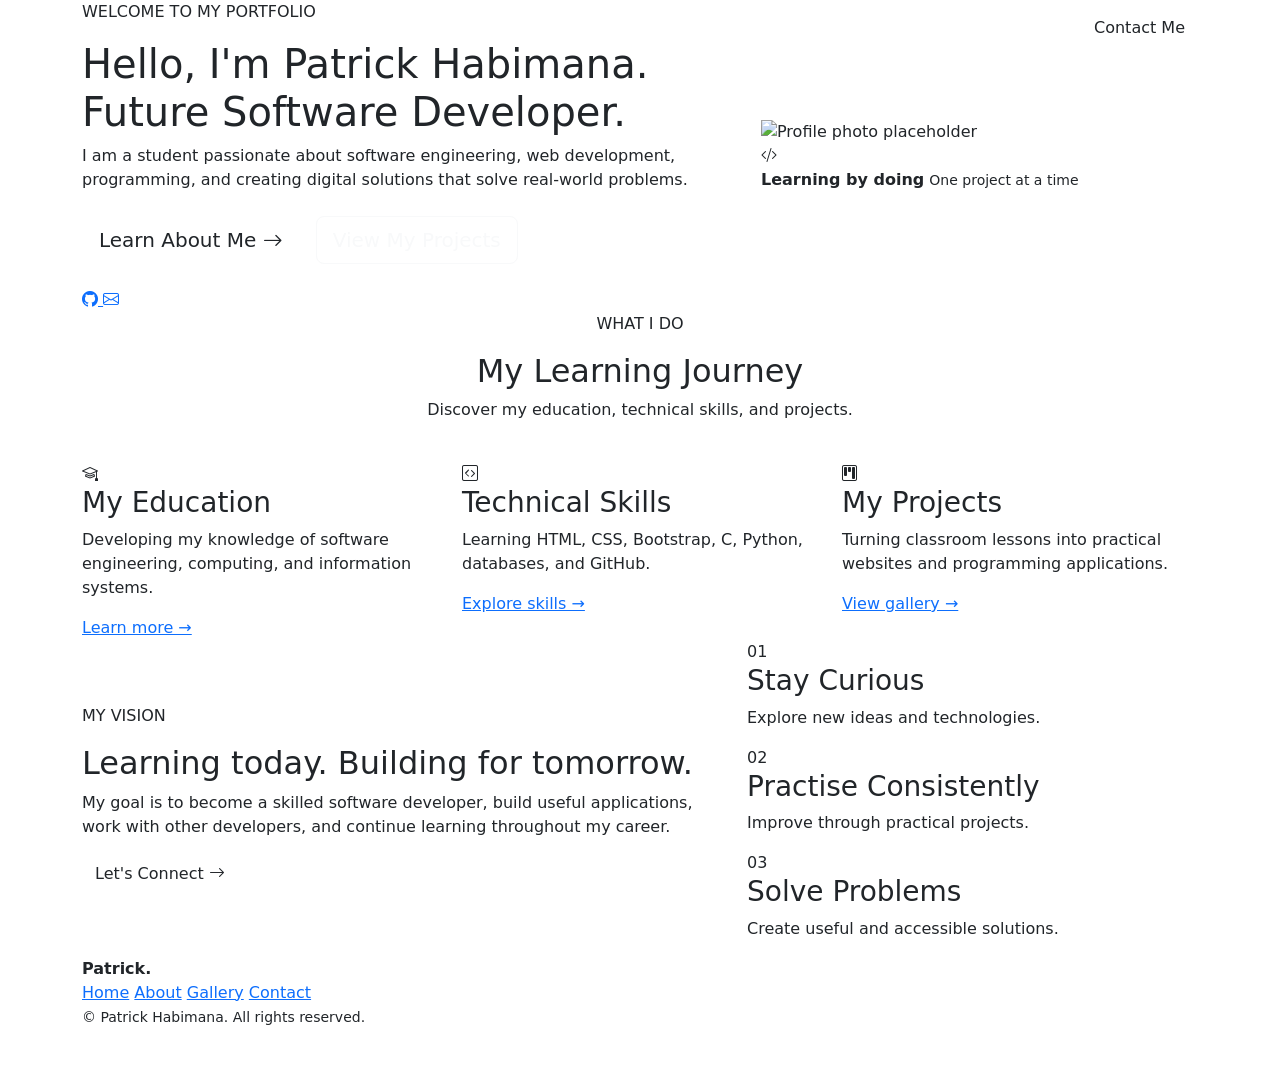
==== index.html @ a3e33b87 "Create index.html" ====
<!DOCTYPE html>
<html lang="en">
<head>
    <meta charset="UTF-8">
    <meta name="viewport" content="width=device-width, initial-scale=1.0">
    <meta name="description" content="Patrick Habimana's personal portfolio website">
    <title>Patrick Habimana | Portfolio</title>

    <!-- Bootstrap 5 -->
    <link href="https://cdn.jsdelivr.net/npm/bootstrap@5.3.3/dist/css/bootstrap.min.css"
          rel="stylesheet">

    <!-- Bootstrap Icons -->
    <link href="https://cdn.jsdelivr.net/npm/bootstrap-icons@1.11.3/font/bootstrap-icons.min.css"
          rel="stylesheet">

    <!-- My CSS -->
    <link rel="stylesheet" href="assets/css/styles.css">
</head>

<body>

<!-- Navigation -->
<nav class="navbar navbar-expand-lg navbar-dark fixed-top site-nav">
    <div class="container">
        <a class="navbar-brand fw-bold" href="index.html">
            <span class="brand-mark">P</span> Patrick<span class="text-accent">.</span>
        </a>

        <button class="navbar-toggler" type="button"
                data-bs-toggle="collapse" data-bs-target="#mainNav"
                aria-controls="mainNav" aria-expanded="false"
                aria-label="Toggle navigation">
            <span class="navbar-toggler-icon"></span>
        </button>

        <div class="collapse navbar-collapse" id="mainNav">
            <ul class="navbar-nav ms-auto align-items-lg-center">
                <li class="nav-item"><a class="nav-link active" href="index.html">Home</a></li>
                <li class="nav-item"><a class="nav-link" href="about.html">About Me</a></li>
                <li class="nav-item"><a class="nav-link" href="gallery.html">Gallery</a></li>
                <li class="nav-item"><a class="nav-link" href="contact.html">Contact</a></li>
                <li class="nav-item ms-lg-3">
                    <a class="btn btn-accent" href="contact.html">Contact Me</a>
                </li>
            </ul>
        </div>
    </div>
</nav>

<!-- Hero Section -->
<header class="hero-section">
    <div class="container">
        <div class="row align-items-center g-5">
            <div class="col-lg-7">
                <p class="eyebrow">WELCOME TO MY PORTFOLIO</p>

                <h1 class="display-title">
                    Hello, I'm
                    <span class="text-accent">Patrick Habimana.</span>
                    <br>
                    Future Software Developer.
                </h1>

                <p class="hero-copy">
                    I am a student passionate about software engineering,
                    web development, programming, and creating digital
                    solutions that solve real-world problems.
                </p>

                <div class="d-flex flex-wrap gap-3 mt-4">
                    <a href="about.html" class="btn btn-accent btn-lg">
                        Learn About Me <i class="bi bi-arrow-right"></i>
                    </a>

                    <a href="gallery.html" class="btn btn-outline-light btn-lg">
                        View My Projects
                    </a>
                </div>

                <div class="hero-socials mt-4">
                    <a href="https://github.com/habimanapatrick125-eng"
                       target="_blank" rel="noopener noreferrer"
                       aria-label="GitHub">
                        <i class="bi bi-github"></i>
                    </a>
                    <a href="contact.html" aria-label="Contact">
                        <i class="bi bi-envelope"></i>
                    </a>
                </div>
            </div>

            <div class="col-lg-5">
                <div class="hero-visual">
                    <!-- Replace this image with your own photograph -->
                    <img
                        src="https://images.unsplash.com/photo-1500648767791-00dcc994a43e?auto=format&fit=crop&w=800&q=85"
                        alt="Profile photo placeholder"
                        class="hero-portrait">

                    <div class="floating-note">
                        <i class="bi bi-code-slash"></i>
                        <div>
                            <strong>Learning by doing</strong>
                            <small>One project at a time</small>
                        </div>
                    </div>
                </div>
            </div>
        </div>
    </div>
</header>

<!-- Highlights -->
<section class="section-padding">
    <div class="container">
        <div class="section-heading text-center">
            <p class="eyebrow">WHAT I DO</p>
            <h2>My Learning Journey</h2>
            <p>Discover my education, technical skills, and projects.</p>
        </div>

        <div class="row g-4 mt-3">
            <div class="col-md-4">
                <div class="feature-card h-100">
                    <div class="feature-icon">
                        <i class="bi bi-mortarboard"></i>
                    </div>
                    <h3>My Education</h3>
                    <p>
                        Developing my knowledge of software engineering,
                        computing, and information systems.
                    </p>
                    <a href="about.html" class="text-link">Learn more →</a>
                </div>
            </div>

            <div class="col-md-4">
                <div class="feature-card h-100">
                    <div class="feature-icon">
                        <i class="bi bi-code-square"></i>
                    </div>
                    <h3>Technical Skills</h3>
                    <p>
                        Learning HTML, CSS, Bootstrap, C, Python,
                        databases, and GitHub.
                    </p>
                    <a href="about.html#skills" class="text-link">Explore skills →</a>
                </div>
            </div>

            <div class="col-md-4">
                <div class="feature-card h-100">
                    <div class="feature-icon">
                        <i class="bi bi-kanban"></i>
                    </div>
                    <h3>My Projects</h3>
                    <p>
                        Turning classroom lessons into practical
                        websites and programming applications.
                    </p>
                    <a href="gallery.html" class="text-link">View gallery →</a>
                </div>
            </div>
        </div>
    </div>
</section>

<!-- Goals -->
<section class="section-padding section-soft">
    <div class="container">
        <div class="row align-items-center g-4">
            <div class="col-lg-7">
                <p class="eyebrow">MY VISION</p>
                <h2 class="section-title">
                    Learning today. Building for tomorrow.
                </h2>
                <p class="muted-copy">
                    My goal is to become a skilled software developer,
                    build useful applications, work with other developers,
                    and continue learning throughout my career.
                </p>
                <a href="contact.html" class="btn btn-dark-blue">
                    Let's Connect <i class="bi bi-arrow-right"></i>
                </a>
            </div>

            <div class="col-lg-5">
                <div class="principle-list">
                    <div class="principle-item">
                        <span>01</span>
                        <div>
                            <h3>Stay Curious</h3>
                            <p>Explore new ideas and technologies.</p>
                        </div>
                    </div>

                    <div class="principle-item">
                        <span>02</span>
                        <div>
                            <h3>Practise Consistently</h3>
                            <p>Improve through practical projects.</p>
                        </div>
                    </div>

                    <div class="principle-item">
                        <span>03</span>
                        <div>
                            <h3>Solve Problems</h3>
                            <p>Create useful and accessible solutions.</p>
                        </div>
                    </div>
                </div>
            </div>
        </div>
    </div>
</section>

<!-- Footer -->
<footer class="site-footer">
    <div class="container footer-inner">
        <a class="navbar-brand fw-bold" href="index.html">
            Patrick<span class="text-accent">.</span>
        </a>

        <div class="footer-links">
            <a href="index.html">Home</a>
            <a href="about.html">About</a>
            <a href="gallery.html">Gallery</a>
            <a href="contact.html">Contact</a>
        </div>

        <small>© <span data-year></span> Patrick Habimana. All rights reserved.</small>
    </div>
</footer>

<script src="https://cdn.jsdelivr.net/npm/bootstrap@5.3.3/dist/js/bootstrap.bundle.min.js"></script>
<script src="assets/js/main.js"></script>
</body>
</html>
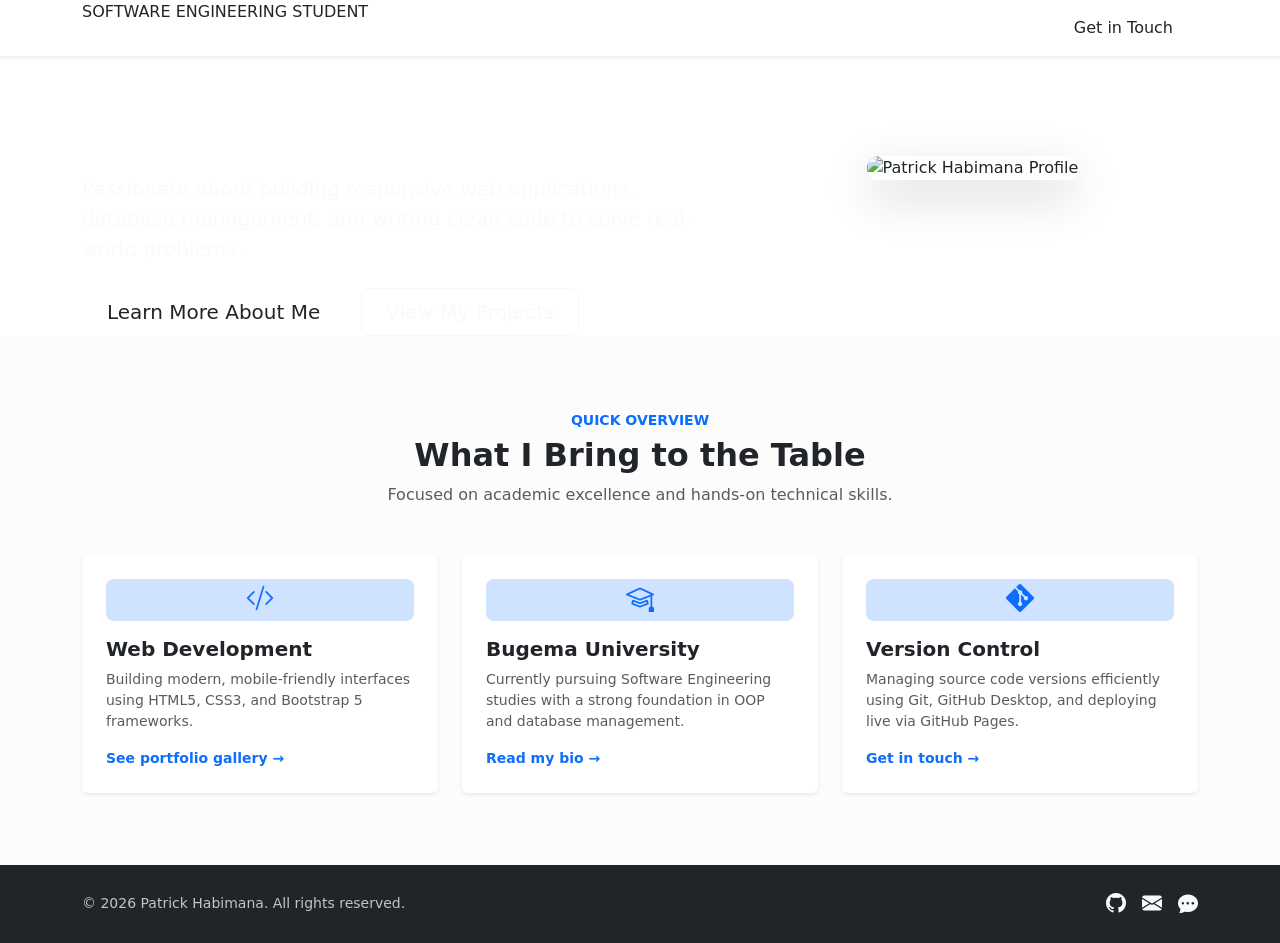
==== commit 4d5cf71e: "Update index.html" ====
--- a/index.html
+++ b/index.html
@@ -3,238 +3,124 @@
 <head>
     <meta charset="UTF-8">
     <meta name="viewport" content="width=device-width, initial-scale=1.0">
-    <meta name="description" content="Patrick Habimana's personal portfolio website">
-    <title>Patrick Habimana | Portfolio</title>
-
-    <!-- Bootstrap 5 -->
-    <link href="https://cdn.jsdelivr.net/npm/bootstrap@5.3.3/dist/css/bootstrap.min.css"
-          rel="stylesheet">
-
+    <meta name="description" content="Patrick Habimana - Software Engineering Student Portfolio">
+    <title>Patrick Habimana | Home</title>
+    <!-- Bootstrap 5 CSS -->
+    <link href="https://cdn.jsdelivr.net/npm/bootstrap@5.3.3/dist/css/bootstrap.min.css" rel="stylesheet">
     <!-- Bootstrap Icons -->
-    <link href="https://cdn.jsdelivr.net/npm/bootstrap-icons@1.11.3/font/bootstrap-icons.min.css"
-          rel="stylesheet">
-
-    <!-- My CSS -->
+    <link href="https://cdn.jsdelivr.net/npm/bootstrap-icons@1.11.3/font/bootstrap-icons.min.css" rel="stylesheet">
+    <!-- Custom CSS -->
     <link rel="stylesheet" href="assets/css/styles.css">
 </head>
-
 <body>
 
-<!-- Navigation -->
-<nav class="navbar navbar-expand-lg navbar-dark fixed-top site-nav">
-    <div class="container">
-        <a class="navbar-brand fw-bold" href="index.html">
-            <span class="brand-mark">P</span> Patrick<span class="text-accent">.</span>
-        </a>
+    <!-- Navigation Bar -->
+    <nav class="navbar navbar-expand-lg navbar-dark fixed-top shadow-sm site-nav">
+        <div class="container">
+            <a class="navbar-brand fw-bold d-flex align-items-center gap-2" href="index.html">
+                <span class="brand-badge">P</span> Patrick<span class="text-accent">.</span>
+            </a>
+            <button class="navbar-toggler border-0" type="button" data-bs-toggle="collapse" data-bs-target="#navbarNav" aria-controls="navbarNav" aria-expanded="false" aria-label="Toggle navigation">
+                <span class="navbar-toggler-icon"></span>
+            </button>
+            <div class="collapse navbar-collapse" id="navbarNav">
+                <ul class="navbar-nav ms-auto align-items-lg-center gap-lg-2">
+                    <li class="nav-item"><a class="nav-link active" href="index.html">Home</a></li>
+                    <li class="nav-item"><a class="nav-link" href="about.html">About Me</a></li>
+                    <li class="nav-item"><a class="nav-link" href="gallery.html">Gallery</a></li>
+                    <li class="nav-item"><a class="nav-link" href="contact.html">Contact</a></li>
+                    <li class="nav-item ms-lg-2 mt-2 mt-lg-0">
+                        <a class="btn btn-primary-custom px-4" href="contact.html">Get in Touch</a>
+                    </li>
+                </ul>
+            </div>
+        </div>
+    </nav>
 
-        <button class="navbar-toggler" type="button"
-                data-bs-toggle="collapse" data-bs-target="#mainNav"
-                aria-controls="mainNav" aria-expanded="false"
-                aria-label="Toggle navigation">
-            <span class="navbar-toggler-icon"></span>
-        </button>
-
-        <div class="collapse navbar-collapse" id="mainNav">
-            <ul class="navbar-nav ms-auto align-items-lg-center">
-                <li class="nav-item"><a class="nav-link active" href="index.html">Home</a></li>
-                <li class="nav-item"><a class="nav-link" href="about.html">About Me</a></li>
-                <li class="nav-item"><a class="nav-link" href="gallery.html">Gallery</a></li>
-                <li class="nav-item"><a class="nav-link" href="contact.html">Contact</a></li>
-                <li class="nav-item ms-lg-3">
-                    <a class="btn btn-accent" href="contact.html">Contact Me</a>
-                </li>
-            </ul>
-        </div>
-    </div>
-</nav>
-
-<!-- Hero Section -->
-<header class="hero-section">
-    <div class="container">
-        <div class="row align-items-center g-5">
-            <div class="col-lg-7">
-                <p class="eyebrow">WELCOME TO MY PORTFOLIO</p>
-
-                <h1 class="display-title">
-                    Hello, I'm
-                    <span class="text-accent">Patrick Habimana.</span>
-                    <br>
-                    Future Software Developer.
-                </h1>
-
-                <p class="hero-copy">
-                    I am a student passionate about software engineering,
-                    web development, programming, and creating digital
-                    solutions that solve real-world problems.
-                </p>
-
-                <div class="d-flex flex-wrap gap-3 mt-4">
-                    <a href="about.html" class="btn btn-accent btn-lg">
-                        Learn About Me <i class="bi bi-arrow-right"></i>
-                    </a>
-
-                    <a href="gallery.html" class="btn btn-outline-light btn-lg">
-                        View My Projects
-                    </a>
+    <!-- Hero Section -->
+    <header class="hero-section d-flex align-items-center">
+        <div class="container">
+            <div class="row align-items-center gy-5">
+                <div class="col-lg-7 text-center text-lg-start">
+                    <span class="badge-custom mb-3">SOFTWARE ENGINEERING STUDENT</span>
+                    <h1 class="display-4 fw-bold text-white mb-3">Hi, I'm <span class="text-accent">Patrick Habimana</span></h1>
+                    <p class="lead text-light opacity-75 mb-4">
+                        Passionate about building responsive web applications, database management, and writing clean code to solve real-world problems.
+                    </p>
+                    <div class="d-flex flex-wrap justify-content-center justify-content-lg-start gap-3">
+                        <a href="about.html" class="btn btn-primary-custom btn-lg px-4">Learn More About Me</a>
+                        <a href="gallery.html" class="btn btn-outline-light btn-lg px-4">View My Projects</a>
+                    </div>
                 </div>
-
-                <div class="hero-socials mt-4">
-                    <a href="https://github.com/habimanapatrick125-eng"
-                       target="_blank" rel="noopener noreferrer"
-                       aria-label="GitHub">
-                        <i class="bi bi-github"></i>
-                    </a>
-                    <a href="contact.html" aria-label="Contact">
-                        <i class="bi bi-envelope"></i>
-                    </a>
-                </div>
-            </div>
-
-            <div class="col-lg-5">
-                <div class="hero-visual">
-                    <!-- Replace this image with your own photograph -->
-                    <img
-                        src="https://images.unsplash.com/photo-1500648767791-00dcc994a43e?auto=format&fit=crop&w=800&q=85"
-                        alt="Profile photo placeholder"
-                        class="hero-portrait">
-
-                    <div class="floating-note">
-                        <i class="bi bi-code-slash"></i>
-                        <div>
-                            <strong>Learning by doing</strong>
-                            <small>One project at a time</small>
-                        </div>
+                <div class="col-lg-5 text-center">
+                    <div class="hero-image-wrapper mx-auto">
+                        <!-- Remplace cette image par ta photo pro -->
+                        <img src="https://images.unsplash.com/photo-1534528741775-53994a69daeb?auto=format&fit=crop&w=600&q=80" alt="Patrick Habimana Profile" class="img-fluid rounded-4 shadow-lg hero-img">
                     </div>
                 </div>
             </div>
         </div>
-    </div>
-</header>
+    </header>
 
-<!-- Highlights -->
-<section class="section-padding">
-    <div class="container">
-        <div class="section-heading text-center">
-            <p class="eyebrow">WHAT I DO</p>
-            <h2>My Learning Journey</h2>
-            <p>Discover my education, technical skills, and projects.</p>
-        </div>
-
-        <div class="row g-4 mt-3">
-            <div class="col-md-4">
-                <div class="feature-card h-100">
-                    <div class="feature-icon">
-                        <i class="bi bi-mortarboard"></i>
+    <!-- Highlights Section -->
+    <section class="py-5 bg-light-subtle">
+        <div class="container py-4">
+            <div class="text-center mb-5">
+                <span class="text-uppercase text-primary fw-bold tracking-wide small">QUICK OVERVIEW</span>
+                <h2 class="fw-bold mt-1">What I Bring to the Table</h2>
+                <p class="text-muted">Focused on academic excellence and hands-on technical skills.</p>
+            </div>
+            <div class="row g-4">
+                <div class="col-md-4">
+                    <div class="card h-100 border-0 shadow-sm p-4 feature-card">
+                        <div class="icon-box mb-3 text-primary bg-primary-subtle rounded-3 d-inline-flex align-items-center justify-content-center">
+                            <i class="bi bi-code-slash fs-3"></i>
+                        </div>
+                        <h3 class="h5 fw-bold">Web Development</h3>
+                        <p class="text-muted small mb-3">Building modern, mobile-friendly interfaces using HTML5, CSS3, and Bootstrap 5 frameworks.</p>
+                        <a href="gallery.html" class="text-decoration-none fw-bold small text-primary mt-auto">See portfolio gallery &rarr;</a>
                     </div>
-                    <h3>My Education</h3>
-                    <p>
-                        Developing my knowledge of software engineering,
-                        computing, and information systems.
-                    </p>
-                    <a href="about.html" class="text-link">Learn more →</a>
                 </div>
-            </div>
-
-            <div class="col-md-4">
-                <div class="feature-card h-100">
-                    <div class="feature-icon">
-                        <i class="bi bi-code-square"></i>
+                <div class="col-md-4">
+                    <div class="card h-100 border-0 shadow-sm p-4 feature-card">
+                        <div class="icon-box mb-3 text-primary bg-primary-subtle rounded-3 d-inline-flex align-items-center justify-content-center">
+                            <i class="bi bi-mortarboard fs-3"></i>
+                        </div>
+                        <h3 class="h5 fw-bold">Bugema University</h3>
+                        <p class="text-muted small mb-3">Currently pursuing Software Engineering studies with a strong foundation in OOP and database management.</p>
+                        <a href="about.html" class="text-decoration-none fw-bold small text-primary mt-auto">Read my bio &rarr;</a>
                     </div>
-                    <h3>Technical Skills</h3>
-                    <p>
-                        Learning HTML, CSS, Bootstrap, C, Python,
-                        databases, and GitHub.
-                    </p>
-                    <a href="about.html#skills" class="text-link">Explore skills →</a>
                 </div>
-            </div>
-
-            <div class="col-md-4">
-                <div class="feature-card h-100">
-                    <div class="feature-icon">
-                        <i class="bi bi-kanban"></i>
-                    </div>
-                    <h3>My Projects</h3>
-                    <p>
-                        Turning classroom lessons into practical
-                        websites and programming applications.
-                    </p>
-                    <a href="gallery.html" class="text-link">View gallery →</a>
-                </div>
-            </div>
-        </div>
-    </div>
-</section>
-
-<!-- Goals -->
-<section class="section-padding section-soft">
-    <div class="container">
-        <div class="row align-items-center g-4">
-            <div class="col-lg-7">
-                <p class="eyebrow">MY VISION</p>
-                <h2 class="section-title">
-                    Learning today. Building for tomorrow.
-                </h2>
-                <p class="muted-copy">
-                    My goal is to become a skilled software developer,
-                    build useful applications, work with other developers,
-                    and continue learning throughout my career.
-                </p>
-                <a href="contact.html" class="btn btn-dark-blue">
-                    Let's Connect <i class="bi bi-arrow-right"></i>
-                </a>
-            </div>
-
-            <div class="col-lg-5">
-                <div class="principle-list">
-                    <div class="principle-item">
-                        <span>01</span>
-                        <div>
-                            <h3>Stay Curious</h3>
-                            <p>Explore new ideas and technologies.</p>
+                <div class="col-md-4">
+                    <div class="card h-100 border-0 shadow-sm p-4 feature-card">
+                        <div class="icon-box mb-3 text-primary bg-primary-subtle rounded-3 d-inline-flex align-items-center justify-content-center">
+                            <i class="bi bi-git fs-3"></i>
                         </div>
-                    </div>
-
-                    <div class="principle-item">
-                        <span>02</span>
-                        <div>
-                            <h3>Practise Consistently</h3>
-                            <p>Improve through practical projects.</p>
-                        </div>
-                    </div>
-
-                    <div class="principle-item">
-                        <span>03</span>
-                        <div>
-                            <h3>Solve Problems</h3>
-                            <p>Create useful and accessible solutions.</p>
-                        </div>
+                        <h3 class="h5 fw-bold">Version Control</h3>
+                        <p class="text-muted small mb-3">Managing source code versions efficiently using Git, GitHub Desktop, and deploying live via GitHub Pages.</p>
+                        <a href="contact.html" class="text-decoration-none fw-bold small text-primary mt-auto">Get in touch &rarr;</a>
                     </div>
                 </div>
             </div>
         </div>
-    </div>
-</section>
+    </section>
 
-<!-- Footer -->
-<footer class="site-footer">
-    <div class="container footer-inner">
-        <a class="navbar-brand fw-bold" href="index.html">
-            Patrick<span class="text-accent">.</span>
-        </a>
+    <!-- Footer -->
+    <footer class="bg-dark text-white py-4 mt-auto">
+        <div class="container text-center text-md-start d-md-flex justify-content-between align-items-center">
+            <p class="mb-2 mb-md-0 small text-light opacity-75">&copy; <span id="currentYear"></span> Patrick Habimana. All rights reserved.</p>
+            <div class="social-icons d-flex justify-content-center gap-3">
+                <a href="https://github.com/habimanapatrick125-eng" target="_blank" class="text-light fs-5"><i class="bi bi-github"></i></a>
+                <a href="mailto:your.email@bugemauniv.ac.ug" class="text-light fs-5"><i class="bi bi-envelope-fill"></i></a>
+                <a href="contact.html" class="text-light fs-5"><i class="bi bi-chat-dots-fill"></i></a>
+            </div>
+        </div>
+    </footer>
 
-        <div class="footer-links">
-            <a href="index.html">Home</a>
-            <a href="about.html">About</a>
-            <a href="gallery.html">Gallery</a>
-            <a href="contact.html">Contact</a>
-        </div>
-
-        <small>© <span data-year></span> Patrick Habimana. All rights reserved.</small>
-    </div>
-</footer>
-
-<script src="https://cdn.jsdelivr.net/npm/bootstrap@5.3.3/dist/js/bootstrap.bundle.min.js"></script>
-<script src="assets/js/main.js"></script>
+    <!-- Bootstrap JS Bundle -->
+    <script src="https://cdn.jsdelivr.net/npm/bootstrap@5.3.3/dist/js/bootstrap.bundle.min.js"></script>
+    <script>
+        document.getElementById('currentYear').textContent = new Date().getFullYear();
+    </script>
 </body>
 </html>
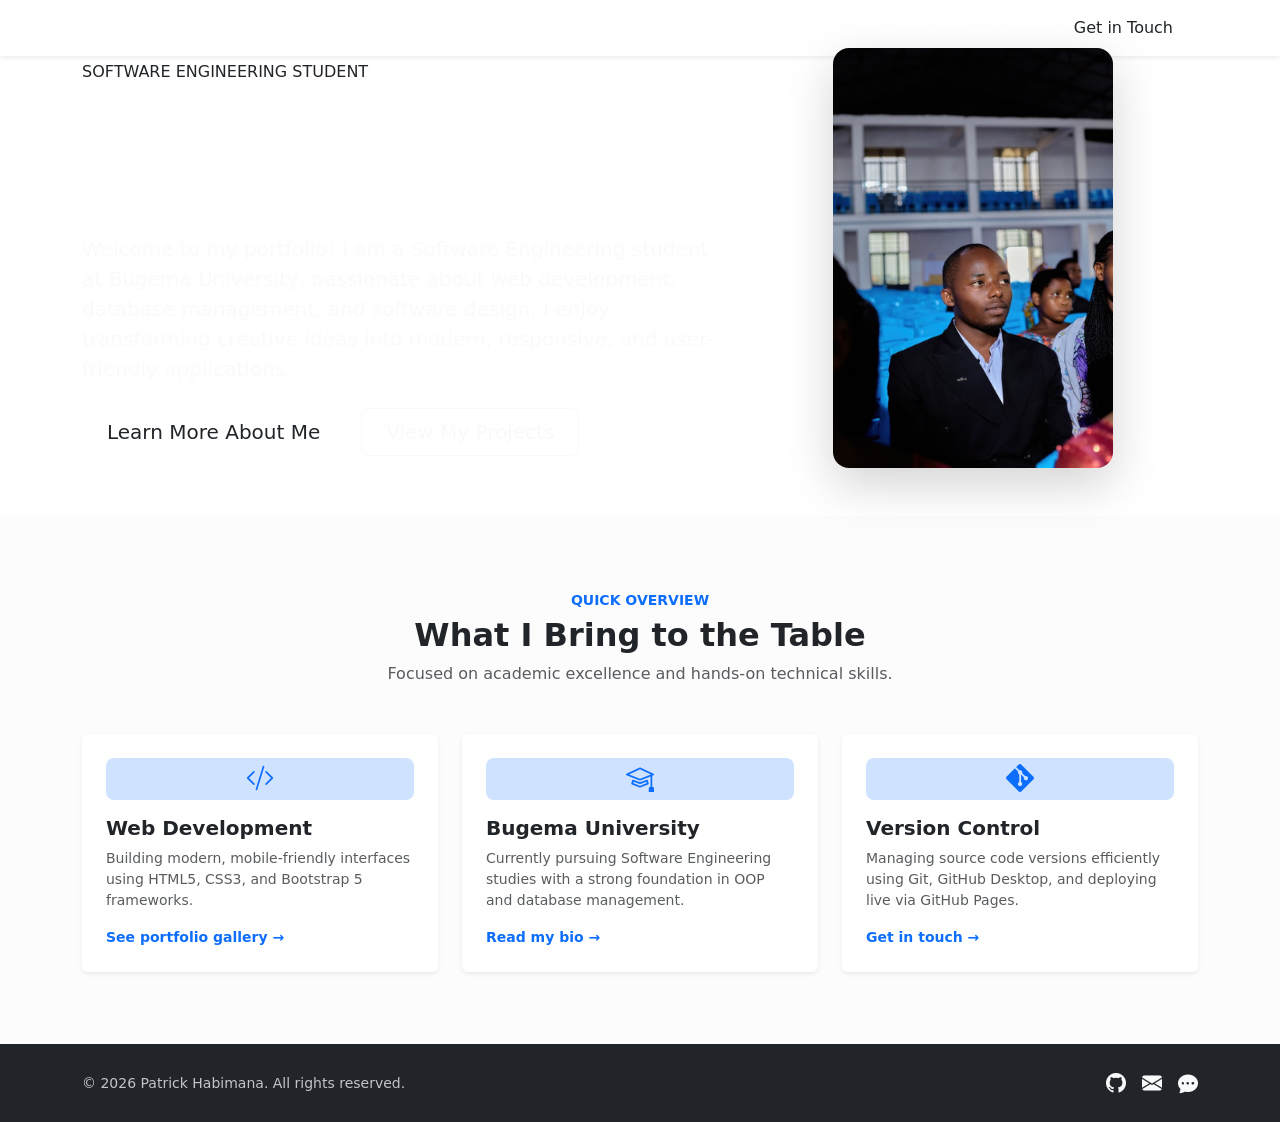
==== commit d4a7c83c: "Update index.html" ====
--- a/index.html
+++ b/index.html
@@ -1,3 +1,4 @@
+
 <!DOCTYPE html>
 <html lang="en">
 <head>
@@ -5,10 +6,13 @@
     <meta name="viewport" content="width=device-width, initial-scale=1.0">
     <meta name="description" content="Patrick Habimana - Software Engineering Student Portfolio">
     <title>Patrick Habimana | Home</title>
+
     <!-- Bootstrap 5 CSS -->
     <link href="https://cdn.jsdelivr.net/npm/bootstrap@5.3.3/dist/css/bootstrap.min.css" rel="stylesheet">
+
     <!-- Bootstrap Icons -->
     <link href="https://cdn.jsdelivr.net/npm/bootstrap-icons@1.11.3/font/bootstrap-icons.min.css" rel="stylesheet">
+
     <!-- Custom CSS -->
     <link rel="stylesheet" href="assets/css/styles.css">
 </head>
@@ -18,19 +22,35 @@
     <nav class="navbar navbar-expand-lg navbar-dark fixed-top shadow-sm site-nav">
         <div class="container">
             <a class="navbar-brand fw-bold d-flex align-items-center gap-2" href="index.html">
-                <span class="brand-badge">P</span> Patrick<span class="text-accent">.</span>
+                <span class="brand-badge">P</span>
+                Patrick<span class="text-accent">.</span>
             </a>
-            <button class="navbar-toggler border-0" type="button" data-bs-toggle="collapse" data-bs-target="#navbarNav" aria-controls="navbarNav" aria-expanded="false" aria-label="Toggle navigation">
+
+            <button class="navbar-toggler border-0" type="button"
+                data-bs-toggle="collapse" data-bs-target="#navbarNav"
+                aria-controls="navbarNav" aria-expanded="false"
+                aria-label="Toggle navigation">
                 <span class="navbar-toggler-icon"></span>
             </button>
+
             <div class="collapse navbar-collapse" id="navbarNav">
                 <ul class="navbar-nav ms-auto align-items-lg-center gap-lg-2">
-                    <li class="nav-item"><a class="nav-link active" href="index.html">Home</a></li>
-                    <li class="nav-item"><a class="nav-link" href="about.html">About Me</a></li>
-                    <li class="nav-item"><a class="nav-link" href="gallery.html">Gallery</a></li>
-                    <li class="nav-item"><a class="nav-link" href="contact.html">Contact</a></li>
+                    <li class="nav-item">
+                        <a class="nav-link active" href="index.html">Home</a>
+                    </li>
+                    <li class="nav-item">
+                        <a class="nav-link" href="about.html">About Me</a>
+                    </li>
+                    <li class="nav-item">
+                        <a class="nav-link" href="gallery.html">Gallery</a>
+                    </li>
+                    <li class="nav-item">
+                        <a class="nav-link" href="contact.html">Contact</a>
+                    </li>
                     <li class="nav-item ms-lg-2 mt-2 mt-lg-0">
-                        <a class="btn btn-primary-custom px-4" href="contact.html">Get in Touch</a>
+                        <a class="btn btn-primary-custom px-4" href="contact.html">
+                            Get in Touch
+                        </a>
                     </li>
                 </ul>
             </div>
@@ -39,25 +59,49 @@
 
     <!-- Hero Section -->
     <header class="hero-section d-flex align-items-center">
-        <div class="container">
+        <div class="container py-5">
             <div class="row align-items-center gy-5">
+
                 <div class="col-lg-7 text-center text-lg-start">
-                    <span class="badge-custom mb-3">SOFTWARE ENGINEERING STUDENT</span>
-                    <h1 class="display-4 fw-bold text-white mb-3">Hi, I'm <span class="text-accent">Patrick Habimana</span></h1>
+                    <span class="badge-custom mb-3">
+                        SOFTWARE ENGINEERING STUDENT
+                    </span>
+
+                    <h1 class="display-4 fw-bold text-white mb-3">
+                        Hi, I'm
+                        <span class="text-accent">Patrick Habimana</span>
+                    </h1>
+
                     <p class="lead text-light opacity-75 mb-4">
-                        Passionate about building responsive web applications, database management, and writing clean code to solve real-world problems.
+                        Welcome to my portfolio! I am a Software Engineering
+                        student at Bugema University, passionate about web
+                        development, database management, and software design.
+                        I enjoy transforming creative ideas into modern,
+                        responsive, and user-friendly applications.
                     </p>
+
                     <div class="d-flex flex-wrap justify-content-center justify-content-lg-start gap-3">
-                        <a href="about.html" class="btn btn-primary-custom btn-lg px-4">Learn More About Me</a>
-                        <a href="gallery.html" class="btn btn-outline-light btn-lg px-4">View My Projects</a>
-                    </div>
-                </div>
+                        <a href="about.html" class="btn btn-primary-custom btn-lg px-4">
+                            Learn More About Me
+                        </a>
+
+                        <a href="gallery.html" class="btn btn-outline-light btn-lg px-4">
+                            View My Projects
+                        </a>
+                    </div>
+                </div>
+
                 <div class="col-lg-5 text-center">
                     <div class="hero-image-wrapper mx-auto">
-                        <!-- Remplace cette image par ta photo pro -->
-                        <img src="https://images.unsplash.com/photo-1534528741775-53994a69daeb?auto=format&fit=crop&w=600&q=80" alt="Patrick Habimana Profile" class="img-fluid rounded-4 shadow-lg hero-img">
-                    </div>
-                </div>
+                        <!-- Your personal photo -->
+                        <img
+                            src="IMG-20260714-WA0144.jpg"
+                            alt="Patrick Habimana Profile"
+                            class="img-fluid rounded-4 shadow-lg hero-img"
+                            style="max-height: 420px; object-fit: cover;">
+                    </div>
+                </div>
+
             </div>
         </div>
     </header>
@@ -65,42 +109,82 @@
     <!-- Highlights Section -->
     <section class="py-5 bg-light-subtle">
         <div class="container py-4">
+
             <div class="text-center mb-5">
-                <span class="text-uppercase text-primary fw-bold tracking-wide small">QUICK OVERVIEW</span>
+                <span class="text-uppercase text-primary fw-bold tracking-wide small">
+                    QUICK OVERVIEW
+                </span>
                 <h2 class="fw-bold mt-1">What I Bring to the Table</h2>
-                <p class="text-muted">Focused on academic excellence and hands-on technical skills.</p>
-            </div>
+                <p class="text-muted">
+                    Focused on academic excellence and hands-on technical skills.
+                </p>
+            </div>
+
             <div class="row g-4">
+
+                <!-- Web Development -->
                 <div class="col-md-4">
                     <div class="card h-100 border-0 shadow-sm p-4 feature-card">
                         <div class="icon-box mb-3 text-primary bg-primary-subtle rounded-3 d-inline-flex align-items-center justify-content-center">
                             <i class="bi bi-code-slash fs-3"></i>
                         </div>
+
                         <h3 class="h5 fw-bold">Web Development</h3>
-                        <p class="text-muted small mb-3">Building modern, mobile-friendly interfaces using HTML5, CSS3, and Bootstrap 5 frameworks.</p>
-                        <a href="gallery.html" class="text-decoration-none fw-bold small text-primary mt-auto">See portfolio gallery &rarr;</a>
-                    </div>
-                </div>
+
+                        <p class="text-muted small mb-3">
+                            Building modern, mobile-friendly interfaces using
+                            HTML5, CSS3, and Bootstrap 5 frameworks.
+                        </p>
+
+                        <a href="gallery.html"
+                           class="text-decoration-none fw-bold small text-primary mt-auto">
+                            See portfolio gallery &rarr;
+                        </a>
+                    </div>
+                </div>
+
+                <!-- University -->
                 <div class="col-md-4">
                     <div class="card h-100 border-0 shadow-sm p-4 feature-card">
                         <div class="icon-box mb-3 text-primary bg-primary-subtle rounded-3 d-inline-flex align-items-center justify-content-center">
                             <i class="bi bi-mortarboard fs-3"></i>
                         </div>
+
                         <h3 class="h5 fw-bold">Bugema University</h3>
-                        <p class="text-muted small mb-3">Currently pursuing Software Engineering studies with a strong foundation in OOP and database management.</p>
-                        <a href="about.html" class="text-decoration-none fw-bold small text-primary mt-auto">Read my bio &rarr;</a>
-                    </div>
-                </div>
+
+                        <p class="text-muted small mb-3">
+                            Currently pursuing Software Engineering studies
+                            with a strong foundation in OOP and database management.
+                        </p>
+
+                        <a href="about.html"
+                           class="text-decoration-none fw-bold small text-primary mt-auto">
+                            Read my bio &rarr;
+                        </a>
+                    </div>
+                </div>
+
+                <!-- Version Control -->
                 <div class="col-md-4">
                     <div class="card h-100 border-0 shadow-sm p-4 feature-card">
                         <div class="icon-box mb-3 text-primary bg-primary-subtle rounded-3 d-inline-flex align-items-center justify-content-center">
                             <i class="bi bi-git fs-3"></i>
                         </div>
+
                         <h3 class="h5 fw-bold">Version Control</h3>
-                        <p class="text-muted small mb-3">Managing source code versions efficiently using Git, GitHub Desktop, and deploying live via GitHub Pages.</p>
-                        <a href="contact.html" class="text-decoration-none fw-bold small text-primary mt-auto">Get in touch &rarr;</a>
-                    </div>
-                </div>
+
+                        <p class="text-muted small mb-3">
+                            Managing source code versions efficiently using
+                            Git, GitHub Desktop, and deploying live via GitHub Pages.
+                        </p>
+
+                        <a href="contact.html"
+                           class="text-decoration-none fw-bold small text-primary mt-auto">
+                            Get in touch &rarr;
+                        </a>
+                    </div>
+                </div>
+
             </div>
         </div>
     </section>
@@ -108,19 +192,45 @@
     <!-- Footer -->
     <footer class="bg-dark text-white py-4 mt-auto">
         <div class="container text-center text-md-start d-md-flex justify-content-between align-items-center">
-            <p class="mb-2 mb-md-0 small text-light opacity-75">&copy; <span id="currentYear"></span> Patrick Habimana. All rights reserved.</p>
+
+            <p class="mb-2 mb-md-0 small text-light opacity-75">
+                &copy; <span id="currentYear"></span>
+                Patrick Habimana. All rights reserved.
+            </p>
+
             <div class="social-icons d-flex justify-content-center gap-3">
-                <a href="https://github.com/habimanapatrick125-eng" target="_blank" class="text-light fs-5"><i class="bi bi-github"></i></a>
-                <a href="mailto:your.email@bugemauniv.ac.ug" class="text-light fs-5"><i class="bi bi-envelope-fill"></i></a>
-                <a href="contact.html" class="text-light fs-5"><i class="bi bi-chat-dots-fill"></i></a>
-            </div>
+                <a href="https://github.com/habimanapatrick125-eng"
+                   target="_blank"
+                   rel="noopener noreferrer"
+                   class="text-light fs-5"
+                   aria-label="GitHub">
+                    <i class="bi bi-github"></i>
+                </a>
+
+                <a href="mailto:your.email@bugemauniv.ac.ug"
+                   class="text-light fs-5"
+                   aria-label="Email">
+                    <i class="bi bi-envelope-fill"></i>
+                </a>
+
+                <a href="contact.html"
+                   class="text-light fs-5"
+                   aria-label="Contact">
+                    <i class="bi bi-chat-dots-fill"></i>
+                </a>
+            </div>
+
         </div>
     </footer>
 
     <!-- Bootstrap JS Bundle -->
     <script src="https://cdn.jsdelivr.net/npm/bootstrap@5.3.3/dist/js/bootstrap.bundle.min.js"></script>
+
+    <!-- Automatic Current Year -->
     <script>
-        document.getElementById('currentYear').textContent = new Date().getFullYear();
+        document.getElementById('currentYear').textContent =
+            new Date().getFullYear();
     </script>
+
 </body>
-</html>+</html>
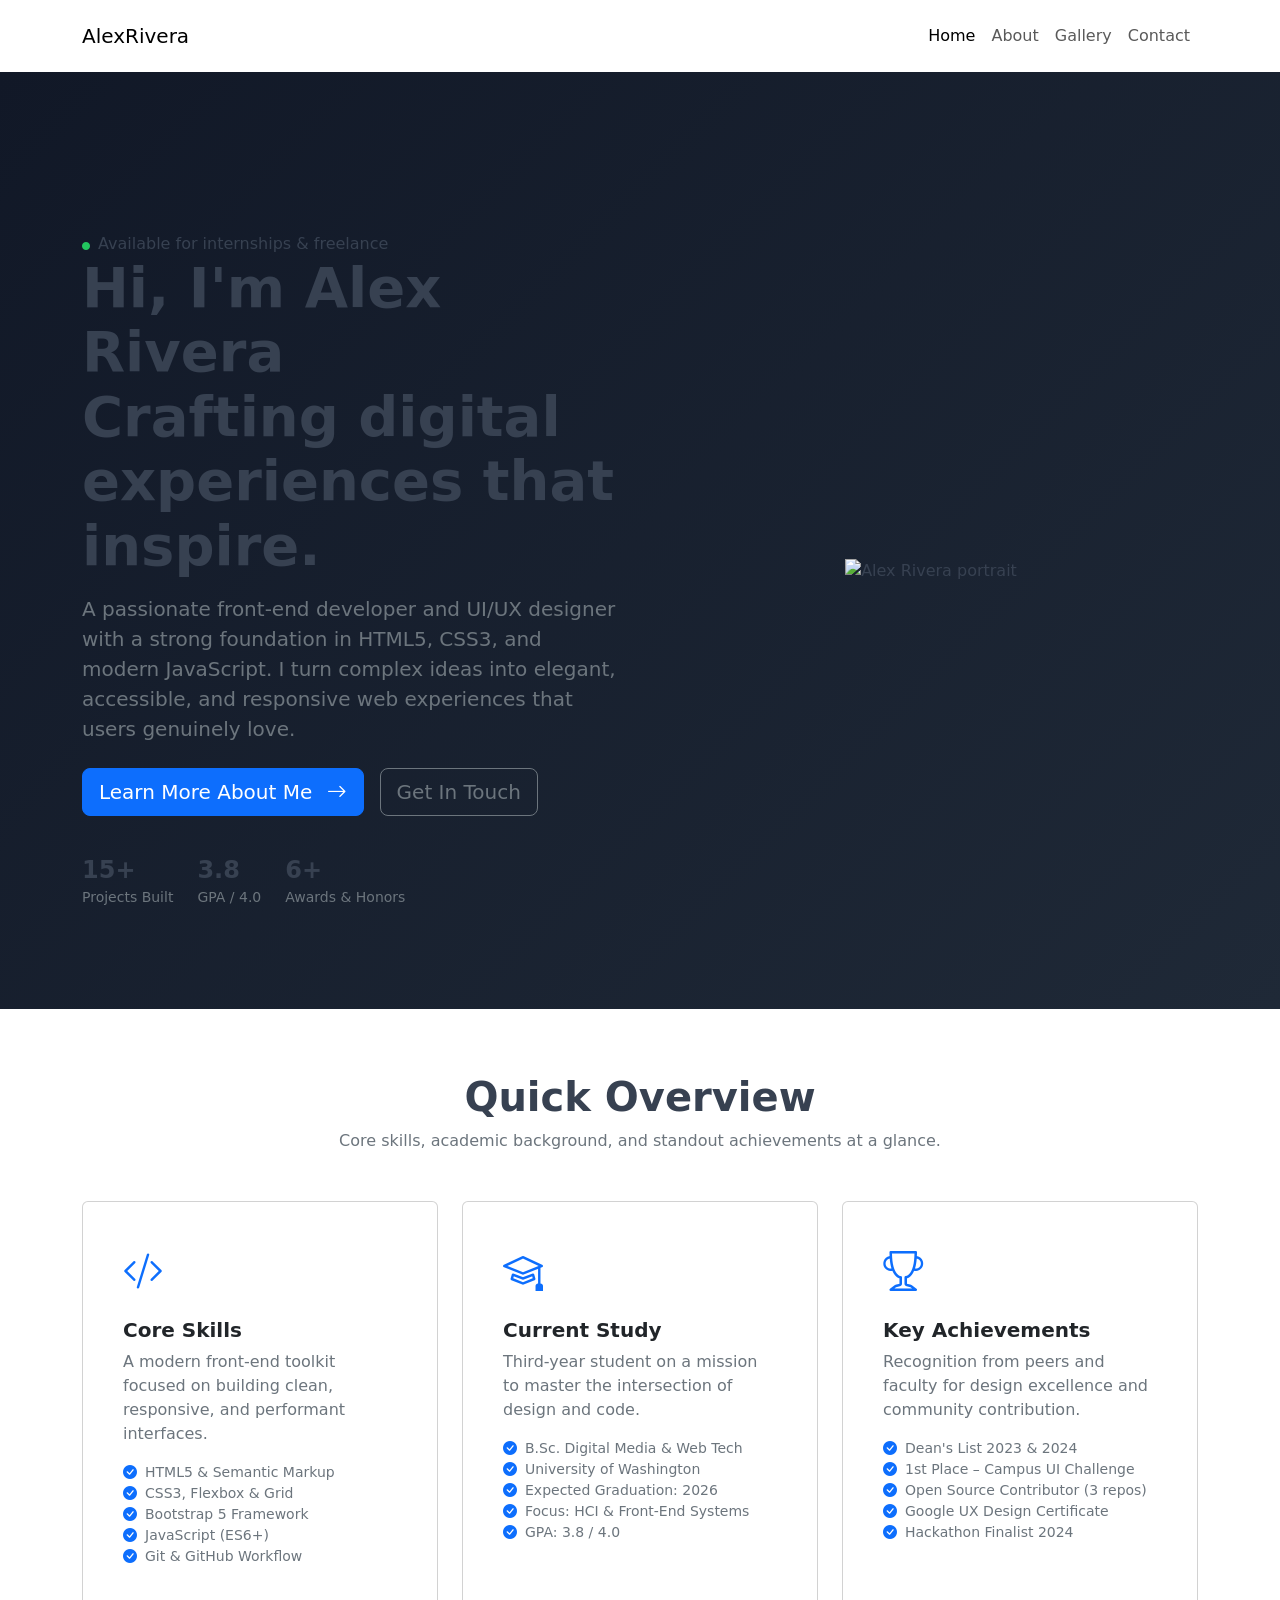
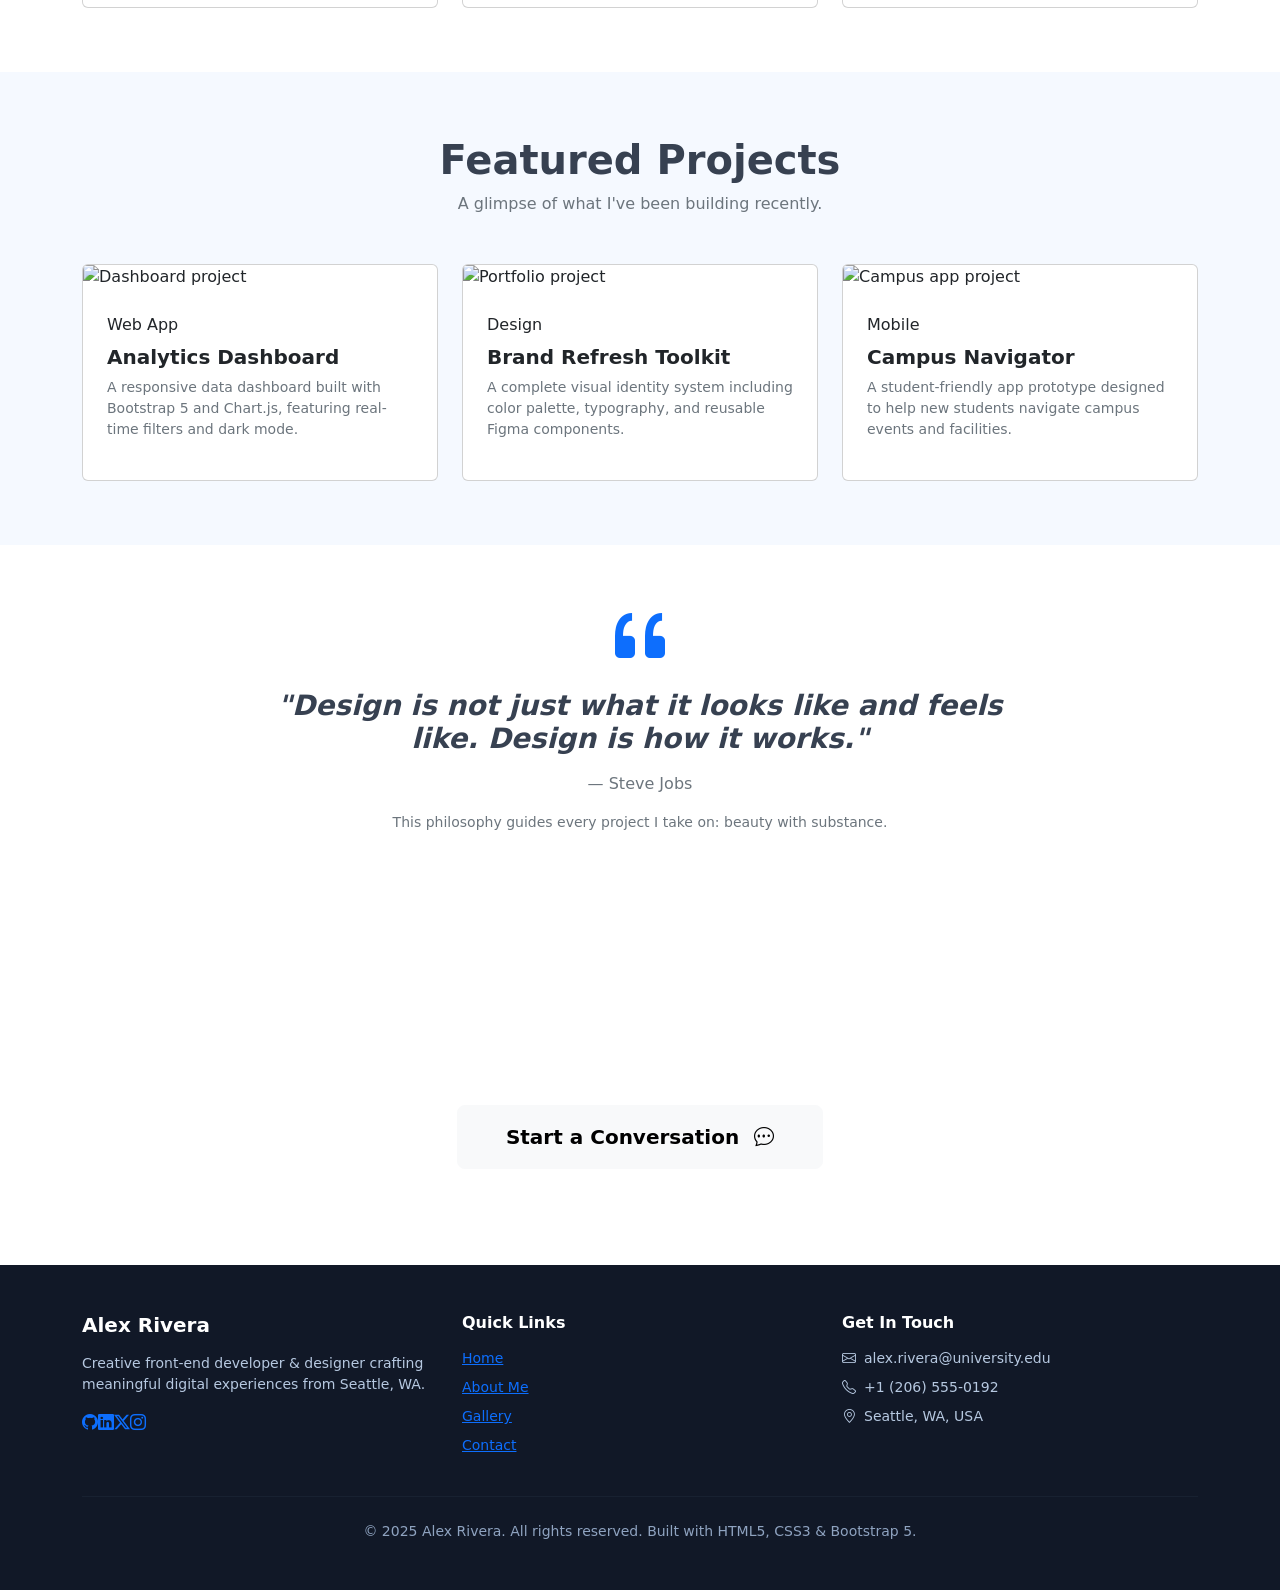
==== commit 90bae3f0: "Update index.html" ====
--- a/index.html
+++ b/index.html
@@ -1,236 +1,234 @@
-
 <!DOCTYPE html>
 <html lang="en">
 <head>
-    <meta charset="UTF-8">
-    <meta name="viewport" content="width=device-width, initial-scale=1.0">
-    <meta name="description" content="Patrick Habimana - Software Engineering Student Portfolio">
-    <title>Patrick Habimana | Home</title>
-
-    <!-- Bootstrap 5 CSS -->
-    <link href="https://cdn.jsdelivr.net/npm/bootstrap@5.3.3/dist/css/bootstrap.min.css" rel="stylesheet">
-
-    <!-- Bootstrap Icons -->
-    <link href="https://cdn.jsdelivr.net/npm/bootstrap-icons@1.11.3/font/bootstrap-icons.min.css" rel="stylesheet">
-
-    <!-- Custom CSS -->
-    <link rel="stylesheet" href="assets/css/styles.css">
+  <meta charset="UTF-8">
+  <meta name="viewport" content="width=device-width, initial-scale=1.0">
+  <meta name="description" content="Alex Rivera - Creative Front-End Developer & UI/UX Designer Portfolio">
+  <title>Alex Rivera · Creative Developer & Designer</title>
+  <link href="https://cdn.jsdelivr.net/npm/bootstrap@5.3.2/dist/css/bootstrap.min.css" rel="stylesheet">
+  <link rel="stylesheet" href="https://cdn.jsdelivr.net/npm/bootstrap-icons@1.11.3/font/bootstrap-icons.min.css">
+  <link rel="preconnect" href="https://fonts.googleapis.com">
+  <link rel="preconnect" href="https://fonts.gstatic.com" crossorigin>
+  <link href="https://fonts.googleapis.com/css2?family=Inter:wght@400;500;600;700&family=Plus+Jakarta+Sans:wght@400;500;600;700;800&display=swap" rel="stylesheet">
+  <link rel="stylesheet" href="styles.css">
 </head>
 <body>
 
-    <!-- Navigation Bar -->
-    <nav class="navbar navbar-expand-lg navbar-dark fixed-top shadow-sm site-nav">
-        <div class="container">
-            <a class="navbar-brand fw-bold d-flex align-items-center gap-2" href="index.html">
-                <span class="brand-badge">P</span>
-                Patrick<span class="text-accent">.</span>
-            </a>
-
-            <button class="navbar-toggler border-0" type="button"
-                data-bs-toggle="collapse" data-bs-target="#navbarNav"
-                aria-controls="navbarNav" aria-expanded="false"
-                aria-label="Toggle navigation">
-                <span class="navbar-toggler-icon"></span>
-            </button>
-
-            <div class="collapse navbar-collapse" id="navbarNav">
-                <ul class="navbar-nav ms-auto align-items-lg-center gap-lg-2">
-                    <li class="nav-item">
-                        <a class="nav-link active" href="index.html">Home</a>
-                    </li>
-                    <li class="nav-item">
-                        <a class="nav-link" href="about.html">About Me</a>
-                    </li>
-                    <li class="nav-item">
-                        <a class="nav-link" href="gallery.html">Gallery</a>
-                    </li>
-                    <li class="nav-item">
-                        <a class="nav-link" href="contact.html">Contact</a>
-                    </li>
-                    <li class="nav-item ms-lg-2 mt-2 mt-lg-0">
-                        <a class="btn btn-primary-custom px-4" href="contact.html">
-                            Get in Touch
-                        </a>
-                    </li>
-                </ul>
-            </div>
-        </div>
-    </nav>
-
-    <!-- Hero Section -->
-    <header class="hero-section d-flex align-items-center">
-        <div class="container py-5">
-            <div class="row align-items-center gy-5">
-
-                <div class="col-lg-7 text-center text-lg-start">
-                    <span class="badge-custom mb-3">
-                        SOFTWARE ENGINEERING STUDENT
-                    </span>
-
-                    <h1 class="display-4 fw-bold text-white mb-3">
-                        Hi, I'm
-                        <span class="text-accent">Patrick Habimana</span>
-                    </h1>
-
-                    <p class="lead text-light opacity-75 mb-4">
-                        Welcome to my portfolio! I am a Software Engineering
-                        student at Bugema University, passionate about web
-                        development, database management, and software design.
-                        I enjoy transforming creative ideas into modern,
-                        responsive, and user-friendly applications.
-                    </p>
-
-                    <div class="d-flex flex-wrap justify-content-center justify-content-lg-start gap-3">
-                        <a href="about.html" class="btn btn-primary-custom btn-lg px-4">
-                            Learn More About Me
-                        </a>
-
-                        <a href="gallery.html" class="btn btn-outline-light btn-lg px-4">
-                            View My Projects
-                        </a>
-                    </div>
-                </div>
-
-                <div class="col-lg-5 text-center">
-                    <div class="hero-image-wrapper mx-auto">
-                        <!-- Your personal photo -->
-                        <img
-                            src="IMG-20260714-WA0144.jpg"
-                            alt="Patrick Habimana Profile"
-                            class="img-fluid rounded-4 shadow-lg hero-img"
-                            style="max-height: 420px; object-fit: cover;">
-                    </div>
-                </div>
-
-            </div>
-        </div>
-    </header>
-
-    <!-- Highlights Section -->
-    <section class="py-5 bg-light-subtle">
-        <div class="container py-4">
-
-            <div class="text-center mb-5">
-                <span class="text-uppercase text-primary fw-bold tracking-wide small">
-                    QUICK OVERVIEW
-                </span>
-                <h2 class="fw-bold mt-1">What I Bring to the Table</h2>
-                <p class="text-muted">
-                    Focused on academic excellence and hands-on technical skills.
-                </p>
-            </div>
-
-            <div class="row g-4">
-
-                <!-- Web Development -->
-                <div class="col-md-4">
-                    <div class="card h-100 border-0 shadow-sm p-4 feature-card">
-                        <div class="icon-box mb-3 text-primary bg-primary-subtle rounded-3 d-inline-flex align-items-center justify-content-center">
-                            <i class="bi bi-code-slash fs-3"></i>
-                        </div>
-
-                        <h3 class="h5 fw-bold">Web Development</h3>
-
-                        <p class="text-muted small mb-3">
-                            Building modern, mobile-friendly interfaces using
-                            HTML5, CSS3, and Bootstrap 5 frameworks.
-                        </p>
-
-                        <a href="gallery.html"
-                           class="text-decoration-none fw-bold small text-primary mt-auto">
-                            See portfolio gallery &rarr;
-                        </a>
-                    </div>
-                </div>
-
-                <!-- University -->
-                <div class="col-md-4">
-                    <div class="card h-100 border-0 shadow-sm p-4 feature-card">
-                        <div class="icon-box mb-3 text-primary bg-primary-subtle rounded-3 d-inline-flex align-items-center justify-content-center">
-                            <i class="bi bi-mortarboard fs-3"></i>
-                        </div>
-
-                        <h3 class="h5 fw-bold">Bugema University</h3>
-
-                        <p class="text-muted small mb-3">
-                            Currently pursuing Software Engineering studies
-                            with a strong foundation in OOP and database management.
-                        </p>
-
-                        <a href="about.html"
-                           class="text-decoration-none fw-bold small text-primary mt-auto">
-                            Read my bio &rarr;
-                        </a>
-                    </div>
-                </div>
-
-                <!-- Version Control -->
-                <div class="col-md-4">
-                    <div class="card h-100 border-0 shadow-sm p-4 feature-card">
-                        <div class="icon-box mb-3 text-primary bg-primary-subtle rounded-3 d-inline-flex align-items-center justify-content-center">
-                            <i class="bi bi-git fs-3"></i>
-                        </div>
-
-                        <h3 class="h5 fw-bold">Version Control</h3>
-
-                        <p class="text-muted small mb-3">
-                            Managing source code versions efficiently using
-                            Git, GitHub Desktop, and deploying live via GitHub Pages.
-                        </p>
-
-                        <a href="contact.html"
-                           class="text-decoration-none fw-bold small text-primary mt-auto">
-                            Get in touch &rarr;
-                        </a>
-                    </div>
-                </div>
-
-            </div>
-        </div>
-    </section>
-
-    <!-- Footer -->
-    <footer class="bg-dark text-white py-4 mt-auto">
-        <div class="container text-center text-md-start d-md-flex justify-content-between align-items-center">
-
-            <p class="mb-2 mb-md-0 small text-light opacity-75">
-                &copy; <span id="currentYear"></span>
-                Patrick Habimana. All rights reserved.
-            </p>
-
-            <div class="social-icons d-flex justify-content-center gap-3">
-                <a href="https://github.com/habimanapatrick125-eng"
-                   target="_blank"
-                   rel="noopener noreferrer"
-                   class="text-light fs-5"
-                   aria-label="GitHub">
-                    <i class="bi bi-github"></i>
-                </a>
-
-                <a href="mailto:your.email@bugemauniv.ac.ug"
-                   class="text-light fs-5"
-                   aria-label="Email">
-                    <i class="bi bi-envelope-fill"></i>
-                </a>
-
-                <a href="contact.html"
-                   class="text-light fs-5"
-                   aria-label="Contact">
-                    <i class="bi bi-chat-dots-fill"></i>
-                </a>
-            </div>
-
-        </div>
-    </footer>
-
-    <!-- Bootstrap JS Bundle -->
-    <script src="https://cdn.jsdelivr.net/npm/bootstrap@5.3.3/dist/js/bootstrap.bundle.min.js"></script>
-
-    <!-- Automatic Current Year -->
-    <script>
-        document.getElementById('currentYear').textContent =
-            new Date().getFullYear();
-    </script>
-
+<!-- ============ NAVBAR ============ -->
+<nav class="navbar navbar-expand-lg sticky-top py-3">
+  <div class="container">
+    <a class="navbar-brand" href="index.html">Alex<span>Rivera</span></a>
+    <button class="navbar-toggler" type="button" data-bs-toggle="collapse" data-bs-target="#mainNav">
+      <span class="navbar-toggler-icon"></span>
+    </button>
+    <div class="collapse navbar-collapse" id="mainNav">
+      <ul class="navbar-nav ms-auto">
+        <li class="nav-item"><a class="nav-link active" href="index.html">Home</a></li>
+        <li class="nav-item"><a class="nav-link" href="about.html">About</a></li>
+        <li class="nav-item"><a class="nav-link" href="gallery.html">Gallery</a></li>
+        <li class="nav-item"><a class="nav-link" href="contact.html">Contact</a></li>
+      </ul>
+    </div>
+  </div>
+</nav>
+
+<!-- ============ HERO SECTION ============ -->
+<section class="hero-section">
+  <div class="container">
+    <div class="row align-items-center g-5">
+      <div class="col-lg-6">
+        <span class="hero-badge mb-3"><i class="bi bi-circle-fill me-2" style="font-size: 8px; color: #22c55e;"></i>Available for internships & freelance</span>
+        <h1 class="display-4 fw-bold mb-3" style="line-height: 1.15;">
+          Hi, I'm <span class="hero-highlight">Alex Rivera</span><br>
+          Crafting digital experiences that inspire.
+        </h1>
+        <p class="lead text-secondary mb-4" style="max-width: 540px;">
+          A passionate front-end developer and UI/UX designer with a strong foundation in
+          HTML5, CSS3, and modern JavaScript. I turn complex ideas into elegant,
+          accessible, and responsive web experiences that users genuinely love.
+        </p>
+        <div class="d-flex flex-wrap gap-3 mb-4">
+          <a href="about.html" class="btn btn-primary btn-lg">Learn More About Me <i class="bi bi-arrow-right ms-2"></i></a>
+          <a href="contact.html" class="btn btn-outline-secondary btn-lg">Get In Touch</a>
+        </div>
+        <div class="d-flex gap-4 pt-3 flex-wrap">
+          <div><h4 class="fw-bold mb-0">15+</h4><small class="text-secondary">Projects Built</small></div>
+          <div><h4 class="fw-bold mb-0">3.8</h4><small class="text-secondary">GPA / 4.0</small></div>
+          <div><h4 class="fw-bold mb-0">6+</h4><small class="text-secondary">Awards & Honors</small></div>
+        </div>
+      </div>
+      <div class="col-lg-6 text-center">
+        <img src="https://images.unsplash.com/photo-1534528741775-53994a69daeb?w=800&auto=format&fit=crop&q=80"
+             alt="Alex Rivera portrait" class="img-fluid-rounded w-75">
+      </div>
+    </div>
+  </div>
+</section>
+
+<!-- ============ HIGHLIGHTS CARDS ============ -->
+<section class="py-5">
+  <div class="container py-3">
+    <div class="text-center mb-5">
+      <h2 class="display-6 fw-bold">Quick Overview</h2>
+      <p class="text-secondary">Core skills, academic background, and standout achievements at a glance.</p>
+    </div>
+    <div class="row g-4">
+      <div class="col-md-4">
+        <div class="card h-100 p-4">
+          <div class="card-body">
+            <i class="bi bi-code-slash fs-1 text-primary mb-3 d-block"></i>
+            <h3 class="h5 fw-bold">Core Skills</h3>
+            <p class="text-secondary mb-3">A modern front-end toolkit focused on building clean, responsive, and performant interfaces.</p>
+            <ul class="list-unstyled small text-secondary mb-0">
+              <li><i class="bi bi-check-circle-fill text-primary me-2"></i>HTML5 & Semantic Markup</li>
+              <li><i class="bi bi-check-circle-fill text-primary me-2"></i>CSS3, Flexbox & Grid</li>
+              <li><i class="bi bi-check-circle-fill text-primary me-2"></i>Bootstrap 5 Framework</li>
+              <li><i class="bi bi-check-circle-fill text-primary me-2"></i>JavaScript (ES6+)</li>
+              <li><i class="bi bi-check-circle-fill text-primary me-2"></i>Git & GitHub Workflow</li>
+            </ul>
+          </div>
+        </div>
+      </div>
+      <div class="col-md-4">
+        <div class="card h-100 p-4">
+          <div class="card-body">
+            <i class="bi bi-mortarboard fs-1 text-primary mb-3 d-block"></i>
+            <h3 class="h5 fw-bold">Current Study</h3>
+            <p class="text-secondary mb-3">Third-year student on a mission to master the intersection of design and code.</p>
+            <ul class="list-unstyled small text-secondary mb-0">
+              <li><i class="bi bi-check-circle-fill text-primary me-2"></i>B.Sc. Digital Media & Web Tech</li>
+              <li><i class="bi bi-check-circle-fill text-primary me-2"></i>University of Washington</li>
+              <li><i class="bi bi-check-circle-fill text-primary me-2"></i>Expected Graduation: 2026</li>
+              <li><i class="bi bi-check-circle-fill text-primary me-2"></i>Focus: HCI & Front-End Systems</li>
+              <li><i class="bi bi-check-circle-fill text-primary me-2"></i>GPA: 3.8 / 4.0</li>
+            </ul>
+          </div>
+        </div>
+      </div>
+      <div class="col-md-4">
+        <div class="card h-100 p-4">
+          <div class="card-body">
+            <i class="bi bi-trophy fs-1 text-primary mb-3 d-block"></i>
+            <h3 class="h5 fw-bold">Key Achievements</h3>
+            <p class="text-secondary mb-3">Recognition from peers and faculty for design excellence and community contribution.</p>
+            <ul class="list-unstyled small text-secondary mb-0">
+              <li><i class="bi bi-check-circle-fill text-primary me-2"></i>Dean's List 2023 & 2024</li>
+              <li><i class="bi bi-check-circle-fill text-primary me-2"></i>1st Place – Campus UI Challenge</li>
+              <li><i class="bi bi-check-circle-fill text-primary me-2"></i>Open Source Contributor (3 repos)</li>
+              <li><i class="bi bi-check-circle-fill text-primary me-2"></i>Google UX Design Certificate</li>
+              <li><i class="bi bi-check-circle-fill text-primary me-2"></i>Hackathon Finalist 2024</li>
+            </ul>
+          </div>
+        </div>
+      </div>
+    </div>
+  </div>
+</section>
+
+<!-- ============ FEATURED PROJECTS ============ -->
+<section class="py-5" style="background: #f5f9ff;">
+  <div class="container py-3">
+    <div class="text-center mb-5">
+      <h2 class="display-6 fw-bold">Featured Projects</h2>
+      <p class="text-secondary">A glimpse of what I've been building recently.</p>
+    </div>
+    <div class="row g-4">
+      <div class="col-md-6 col-lg-4">
+        <div class="card project-card h-100 overflow-hidden">
+          <img src="https://images.unsplash.com/photo-1551288049-bebda4e38f71?w=600&auto=format&fit=crop&q=80" alt="Dashboard project">
+          <div class="card-body p-4">
+            <span class="badge-category mb-2">Web App</span>
+            <h5 class="fw-bold mt-2">Analytics Dashboard</h5>
+            <p class="text-secondary small">A responsive data dashboard built with Bootstrap 5 and Chart.js, featuring real-time filters and dark mode.</p>
+          </div>
+        </div>
+      </div>
+      <div class="col-md-6 col-lg-4">
+        <div class="card project-card h-100 overflow-hidden">
+          <img src="https://images.unsplash.com/photo-1467232004584-a241de8bcf5d?w=600&auto=format&fit=crop&q=80" alt="Portfolio project">
+          <div class="card-body p-4">
+            <span class="badge-category mb-2">Design</span>
+            <h5 class="fw-bold mt-2">Brand Refresh Toolkit</h5>
+            <p class="text-secondary small">A complete visual identity system including color palette, typography, and reusable Figma components.</p>
+          </div>
+        </div>
+      </div>
+      <div class="col-md-6 col-lg-4">
+        <div class="card project-card h-100 overflow-hidden">
+          <img src="https://images.unsplash.com/photo-1517245386807-bb43f82c33c4?w=600&auto=format&fit=crop&q=80" alt="Campus app project">
+          <div class="card-body p-4">
+            <span class="badge-category mb-2">Mobile</span>
+            <h5 class="fw-bold mt-2">Campus Navigator</h5>
+            <p class="text-secondary small">A student-friendly app prototype designed to help new students navigate campus events and facilities.</p>
+          </div>
+        </div>
+      </div>
+    </div>
+  </div>
+</section>
+
+<!-- ============ TESTIMONIAL / QUOTE ============ -->
+<section class="py-5">
+  <div class="container">
+    <div class="row justify-content-center">
+      <div class="col-lg-8 text-center">
+        <i class="bi bi-quote display-1 text-primary"></i>
+        <h3 class="fw-bold fst-italic mb-3">"Design is not just what it looks like and feels like. Design is how it works."</h3>
+        <p class="text-secondary">— Steve Jobs</p>
+        <p class="text-secondary mt-3 small">This philosophy guides every project I take on: beauty with substance.</p>
+      </div>
+    </div>
+  </div>
+</section>
+
+<!-- ============ CTA BANNER ============ -->
+<section class="py-5">
+  <div class="container">
+    <div class="cta-banner p-5 text-center text-white">
+      <h2 class="display-6 fw-bold mb-3">Let's Build Something Together</h2>
+      <p class="mb-4">I'm always open to new projects, collaborations, and learning opportunities.</p>
+      <a href="contact.html" class="btn btn-light btn-lg px-5 py-3 fw-bold">Start a Conversation <i class="bi bi-chat-dots ms-2"></i></a>
+    </div>
+  </div>
+</section>
+
+<!-- ============ FOOTER ============ -->
+<footer class="py-5">
+  <div class="container">
+    <div class="row g-4">
+      <div class="col-md-4">
+        <h5 class="fw-bold text-white mb-3">Alex Rivera</h5>
+        <p class="small" style="color: #b6c8e0;">Creative front-end developer & designer crafting meaningful digital experiences from Seattle, WA.</p>
+        <div class="d-flex mt-3">
+          <a href="#" class="social-icon"><i class="bi bi-github"></i></a>
+          <a href="#" class="social-icon"><i class="bi bi-linkedin"></i></a>
+          <a href="#" class="social-icon"><i class="bi bi-twitter-x"></i></a>
+          <a href="#" class="social-icon"><i class="bi bi-instagram"></i></a>
+        </div>
+      </div>
+      <div class="col-md-4">
+        <h6 class="fw-bold text-white mb-3">Quick Links</h6>
+        <ul class="list-unstyled small">
+          <li class="mb-2"><a href="index.html">Home</a></li>
+          <li class="mb-2"><a href="about.html">About Me</a></li>
+          <li class="mb-2"><a href="gallery.html">Gallery</a></li>
+          <li class="mb-2"><a href="contact.html">Contact</a></li>
+        </ul>
+      </div>
+      <div class="col-md-4">
+        <h6 class="fw-bold text-white mb-3">Get In Touch</h6>
+        <ul class="list-unstyled small" style="color: #b6c8e0;">
+          <li class="mb-2"><i class="bi bi-envelope me-2"></i>alex.rivera@university.edu</li>
+          <li class="mb-2"><i class="bi bi-telephone me-2"></i>+1 (206) 555-0192</li>
+          <li class="mb-2"><i class="bi bi-geo-alt me-2"></i>Seattle, WA, USA</li>
+        </ul>
+      </div>
+    </div>
+    <hr style="border-color: #2c3e50;" class="my-4">
+    <p class="text-center small mb-0" style="color: #8fa3c0;">&copy; 2025 Alex Rivera. All rights reserved. Built with HTML5, CSS3 & Bootstrap 5.</p>
+  </div>
+</footer>
+
+<script src="https://cdn.jsdelivr.net/npm/bootstrap@5.3.2/dist/js/bootstrap.bundle.min.js"></script>
 </body>
-</html>
+</html>
--- a/styles.css
+++ b/styles.css
@@ -0,0 +1,134 @@
+/* ==========================================================
+   GLOBAL CONFIGURATION & COLOR VARIABLES
+========================================================== */
+:root {
+    --primary-color: #0d6efd;
+    --primary-dark: #0b5ed7;
+    --dark-bg: #111827;
+    --accent-color: #38bdf8;
+    --body-color: #374151;
+}
+
+body {
+    font-family: system-ui, -apple-system, "Segoe UI", Roboto, "Helvetica Neue", Arial, sans-serif;
+    color: var(--body-color);
+    background-color: #ffffff;
+    display: flex;
+    flex-direction: column;
+    min-height: 100vh;
+}
+
+/* ==========================================================
+   NAVIGATION BAR STYLING
+========================================================== */
+.site-nav {
+    background-color: var(--dark-bg);
+    padding: 12px 0;
+}
+
+.brand-badge {
+    display: inline-flex;
+    align-items: center;
+    justify-content: center;
+    width: 32px;
+    height: 32px;
+    background-color: var(--primary-color);
+    color: #ffffff;
+    border-radius: 8px;
+    font-weight: bold;
+}
+
+.text-accent {
+    color: var(--accent-color) !important;
+}
+
+.site-nav .nav-link {
+    color: #9ca3af !important;
+    font-weight: 500;
+    transition: color 0.2s ease-in-out;
+}
+
+.site-nav .nav-link:hover,
+.site-nav .nav-link.active {
+    color: #ffffff !important;
+}
+
+/* ==========================================================
+   HERO & HEADER COMPONENTS
+========================================================== */
+.hero-section {
+    background: linear-gradient(135deg, #111827 0%, #1f2937 100%);
+    padding: 160px 0 100px 0;
+    min-height: 85vh;
+}
+
+.hero-img {
+    border: 4px solid rgba(255, 255, 255, 0.1);
+    max-height: 420px;
+    object-fit: cover;
+}
+
+.page-header {
+    background: linear-gradient(135deg, #111827 0%, #1f2937 100%);
+    padding-top: 140px !important;
+}
+
+.badge-custom {
+    display: inline-block;
+    padding: 6px 12px;
+    background-color: rgba(56, 189, 248, 0.1);
+    color: var(--accent-color);
+    font-size: 0.75rem;
+    font-weight: bold;
+    letter-spacing: 1px;
+    border-radius: 6px;
+}
+
+/* ==========================================================
+   BUTTONS & CARDS
+========================================================== */
+.btn-primary-custom {
+    background-color: var(--primary-color);
+    border-color: var(--primary-color);
+    color: #ffffff;
+    font-weight: 500;
+    border-radius: 8px;
+    transition: all 0.2s ease;
+}
+
+.btn-primary-custom:hover {
+    background-color: var(--primary-dark);
+    border-color: var(--primary-dark);
+    color: #ffffff;
+}
+
+.feature-card, .gallery-card {
+    transition: transform 0.2s ease, box-shadow 0.2s ease;
+    border-radius: 12px !important;
+}
+
+.feature-card:hover, .gallery-card:hover {
+    transform: translateY(-4px);
+    box-shadow: 0 .5rem 1rem rgba(0,0,0,.08) !important;
+}
+
+.gallery-card img {
+    height: 220px;
+    object-fit: cover;
+}
+
+.icon-box {
+    width: 48px;
+    height: 48px;
+}
+
+/* ==========================================================
+   UTILITY & FOOTER
+========================================================== */
+.tracking-wide {
+    letter-spacing: 1.5px;
+}
+
+footer {
+    background-color: var(--dark-bg);
+}
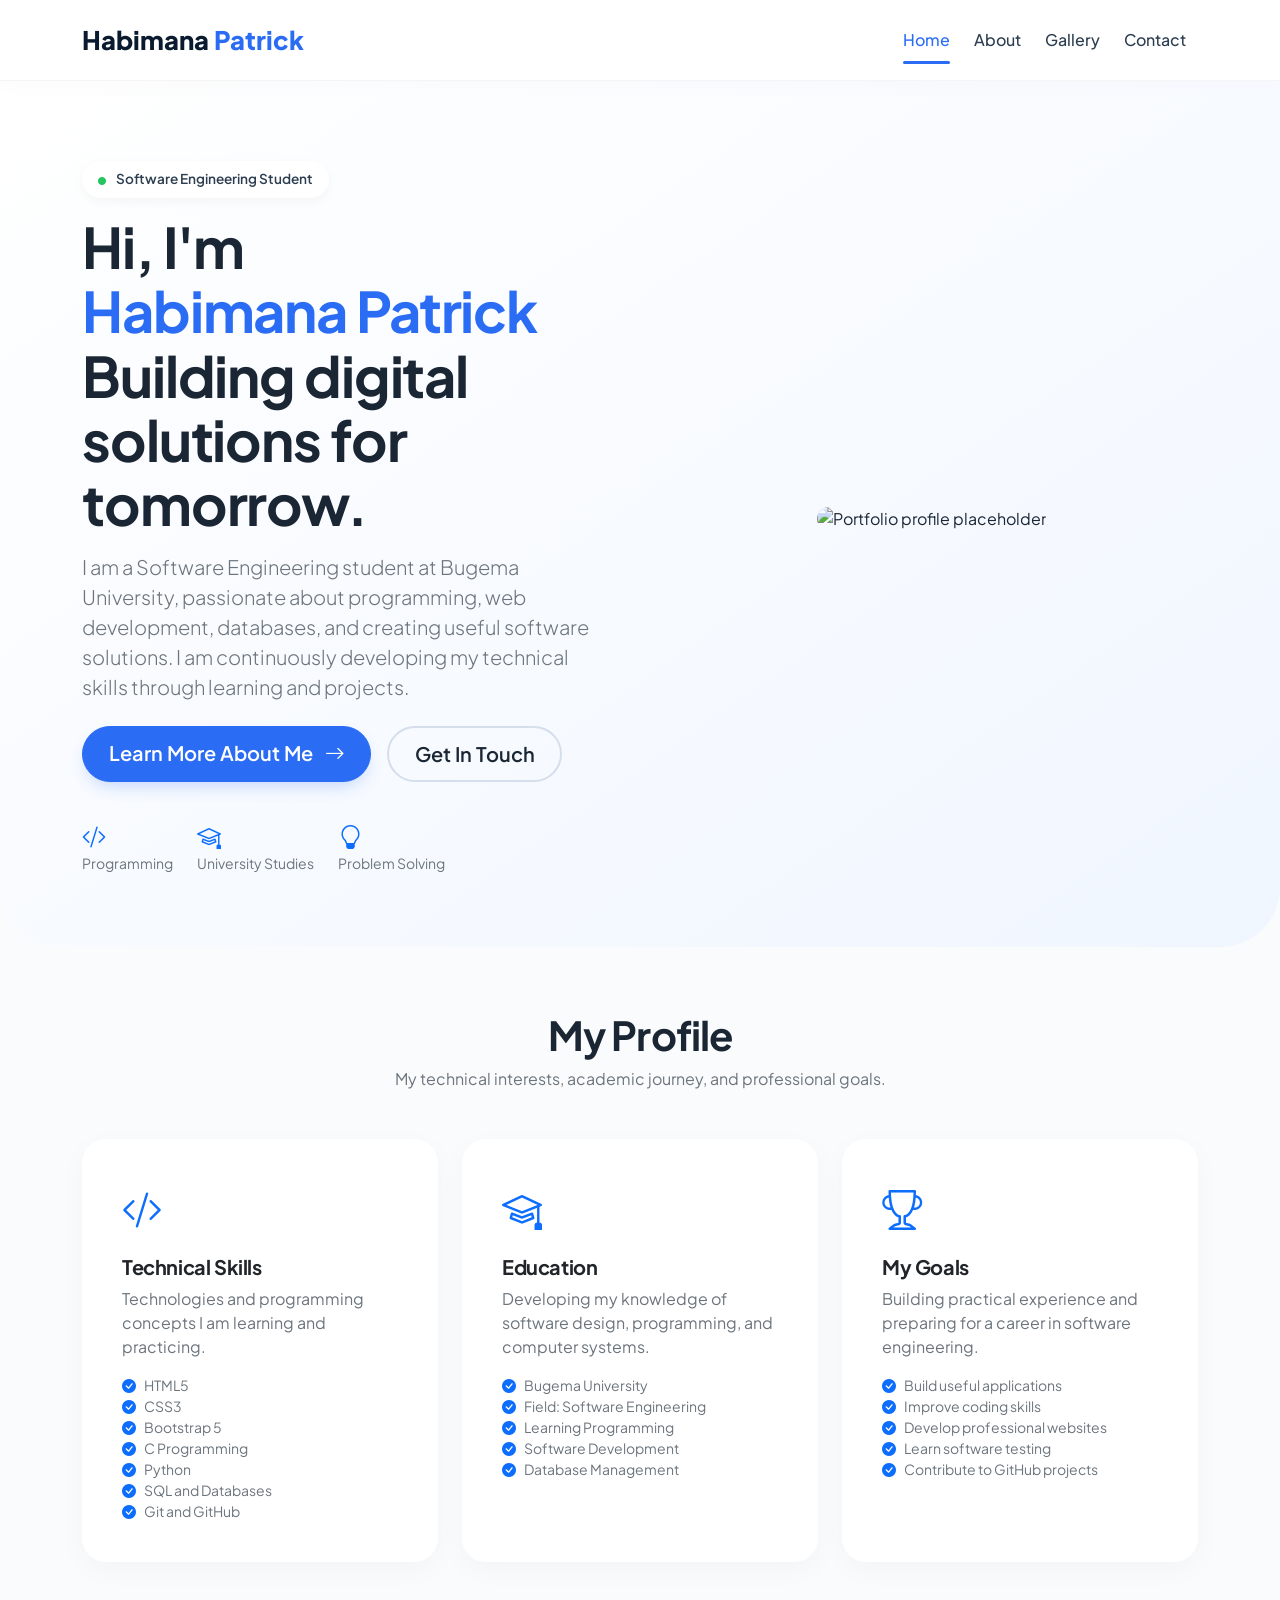
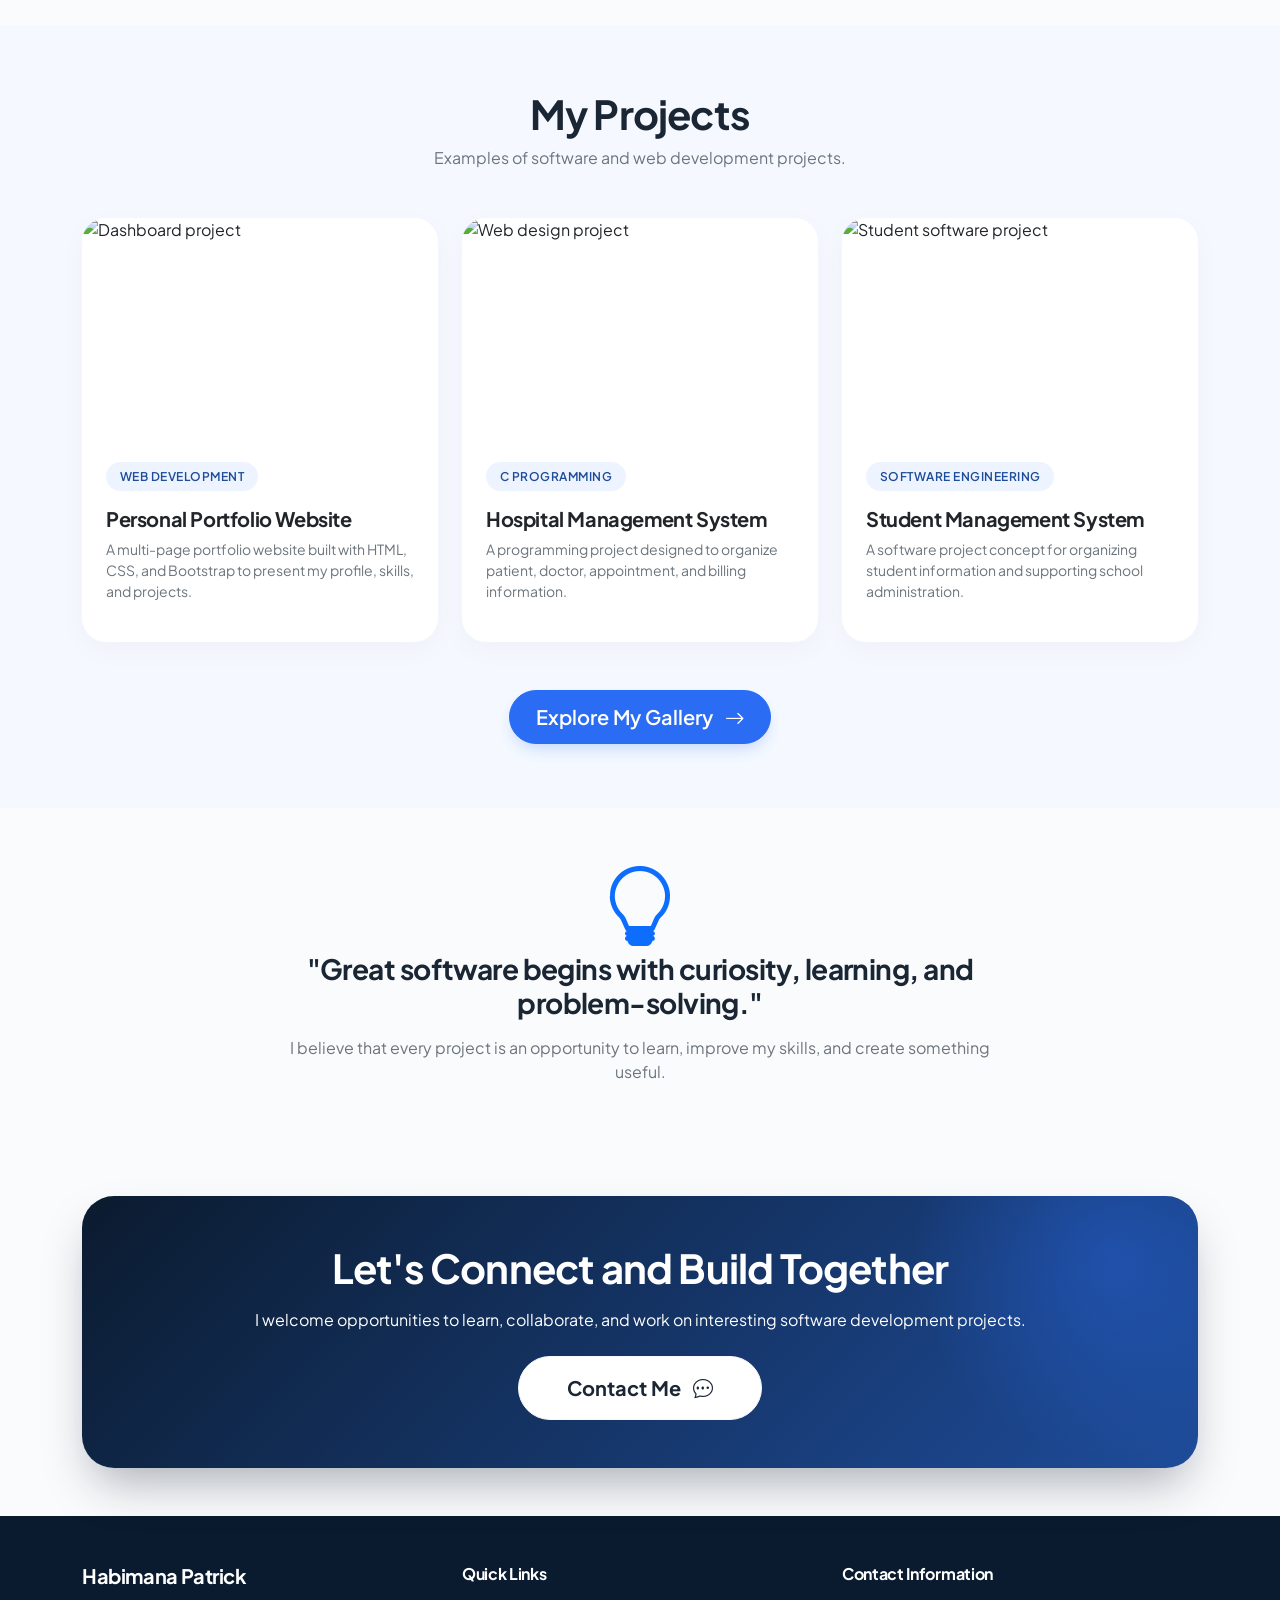
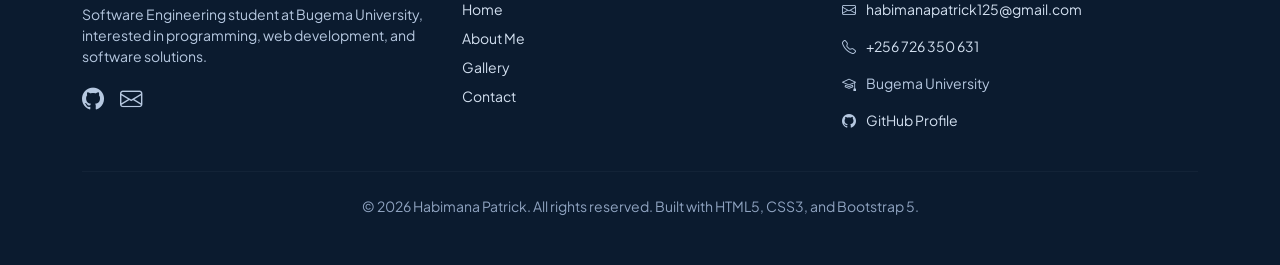
==== commit 9fd69a27: "Update index.html" ====
--- a/index.html
+++ b/index.html
@@ -1,26 +1,41 @@
+
 <!DOCTYPE html>
 <html lang="en">
 <head>
   <meta charset="UTF-8">
   <meta name="viewport" content="width=device-width, initial-scale=1.0">
-  <meta name="description" content="Alex Rivera - Creative Front-End Developer & UI/UX Designer Portfolio">
-  <title>Alex Rivera · Creative Developer & Designer</title>
+  <meta name="description" content="Habimana Patrick - Software Engineering Student and Web Developer Portfolio">
+  <title>Habimana Patrick | Software Engineering Portfolio</title>
+
+  <!-- Bootstrap CSS -->
   <link href="https://cdn.jsdelivr.net/npm/bootstrap@5.3.2/dist/css/bootstrap.min.css" rel="stylesheet">
+
+  <!-- Bootstrap Icons -->
   <link rel="stylesheet" href="https://cdn.jsdelivr.net/npm/bootstrap-icons@1.11.3/font/bootstrap-icons.min.css">
+
+  <!-- Google Fonts -->
   <link rel="preconnect" href="https://fonts.googleapis.com">
   <link rel="preconnect" href="https://fonts.gstatic.com" crossorigin>
   <link href="https://fonts.googleapis.com/css2?family=Inter:wght@400;500;600;700&family=Plus+Jakarta+Sans:wght@400;500;600;700;800&display=swap" rel="stylesheet">
+
+  <!-- Custom CSS -->
   <link rel="stylesheet" href="styles.css">
 </head>
 <body>
 
-<!-- ============ NAVBAR ============ -->
+<!-- NAVBAR -->
 <nav class="navbar navbar-expand-lg sticky-top py-3">
   <div class="container">
-    <a class="navbar-brand" href="index.html">Alex<span>Rivera</span></a>
-    <button class="navbar-toggler" type="button" data-bs-toggle="collapse" data-bs-target="#mainNav">
+    <a class="navbar-brand" href="index.html">
+      Habimana <span>Patrick</span>
+    </a>
+
+    <button class="navbar-toggler" type="button" data-bs-toggle="collapse"
+      data-bs-target="#mainNav" aria-controls="mainNav"
+      aria-expanded="false" aria-label="Toggle navigation">
       <span class="navbar-toggler-icon"></span>
     </button>
+
     <div class="collapse navbar-collapse" id="mainNav">
       <ul class="navbar-nav ms-auto">
         <li class="nav-item"><a class="nav-link active" href="index.html">Home</a></li>
@@ -32,182 +47,315 @@
   </div>
 </nav>
 
-<!-- ============ HERO SECTION ============ -->
+<!-- HERO SECTION -->
 <section class="hero-section">
   <div class="container">
     <div class="row align-items-center g-5">
+
       <div class="col-lg-6">
-        <span class="hero-badge mb-3"><i class="bi bi-circle-fill me-2" style="font-size: 8px; color: #22c55e;"></i>Available for internships & freelance</span>
+        <span class="hero-badge mb-3">
+          <i class="bi bi-circle-fill me-2" style="font-size: 8px; color: #22c55e;"></i>
+          Software Engineering Student
+        </span>
+
         <h1 class="display-4 fw-bold mb-3" style="line-height: 1.15;">
-          Hi, I'm <span class="hero-highlight">Alex Rivera</span><br>
-          Crafting digital experiences that inspire.
+          Hi, I'm <span class="hero-highlight">Habimana Patrick</span><br>
+          Building digital solutions for tomorrow.
         </h1>
+
         <p class="lead text-secondary mb-4" style="max-width: 540px;">
-          A passionate front-end developer and UI/UX designer with a strong foundation in
-          HTML5, CSS3, and modern JavaScript. I turn complex ideas into elegant,
-          accessible, and responsive web experiences that users genuinely love.
+          I am a Software Engineering student at Bugema University,
+          passionate about programming, web development, databases,
+          and creating useful software solutions. I am continuously
+          developing my technical skills through learning and projects.
         </p>
+
         <div class="d-flex flex-wrap gap-3 mb-4">
-          <a href="about.html" class="btn btn-primary btn-lg">Learn More About Me <i class="bi bi-arrow-right ms-2"></i></a>
-          <a href="contact.html" class="btn btn-outline-secondary btn-lg">Get In Touch</a>
-        </div>
+          <a href="about.html" class="btn btn-primary btn-lg">
+            Learn More About Me
+            <i class="bi bi-arrow-right ms-2"></i>
+          </a>
+
+          <a href="contact.html" class="btn btn-outline-secondary btn-lg">
+            Get In Touch
+          </a>
+        </div>
+
         <div class="d-flex gap-4 pt-3 flex-wrap">
-          <div><h4 class="fw-bold mb-0">15+</h4><small class="text-secondary">Projects Built</small></div>
-          <div><h4 class="fw-bold mb-0">3.8</h4><small class="text-secondary">GPA / 4.0</small></div>
-          <div><h4 class="fw-bold mb-0">6+</h4><small class="text-secondary">Awards & Honors</small></div>
-        </div>
-      </div>
+          <div>
+            <h4 class="fw-bold mb-0">
+              <i class="bi bi-code-slash text-primary"></i>
+            </h4>
+            <small class="text-secondary">Programming</small>
+          </div>
+
+          <div>
+            <h4 class="fw-bold mb-0">
+              <i class="bi bi-mortarboard text-primary"></i>
+            </h4>
+            <small class="text-secondary">University Studies</small>
+          </div>
+
+          <div>
+            <h4 class="fw-bold mb-0">
+              <i class="bi bi-lightbulb text-primary"></i>
+            </h4>
+            <small class="text-secondary">Problem Solving</small>
+          </div>
+        </div>
+      </div>
+
       <div class="col-lg-6 text-center">
-        <img src="https://images.unsplash.com/photo-1534528741775-53994a69daeb?w=800&auto=format&fit=crop&q=80"
-             alt="Alex Rivera portrait" class="img-fluid-rounded w-75">
-      </div>
+        <!-- Replace this image with your own photo if available -->
+        <img
+          src="https://images.unsplash.com/photo-1534528741775-53994a69daeb?w=800&auto=format&fit=crop&q=80"
+          alt="Portfolio profile placeholder"
+          class="img-fluid-rounded w-75">
+      </div>
+
     </div>
   </div>
 </section>
 
-<!-- ============ HIGHLIGHTS CARDS ============ -->
+<!-- SKILLS, EDUCATION AND GOALS -->
 <section class="py-5">
   <div class="container py-3">
+
     <div class="text-center mb-5">
-      <h2 class="display-6 fw-bold">Quick Overview</h2>
-      <p class="text-secondary">Core skills, academic background, and standout achievements at a glance.</p>
-    </div>
+      <h2 class="display-6 fw-bold">My Profile</h2>
+      <p class="text-secondary">
+        My technical interests, academic journey, and professional goals.
+      </p>
+    </div>
+
     <div class="row g-4">
+
+      <!-- SKILLS -->
       <div class="col-md-4">
         <div class="card h-100 p-4">
           <div class="card-body">
             <i class="bi bi-code-slash fs-1 text-primary mb-3 d-block"></i>
-            <h3 class="h5 fw-bold">Core Skills</h3>
-            <p class="text-secondary mb-3">A modern front-end toolkit focused on building clean, responsive, and performant interfaces.</p>
+            <h3 class="h5 fw-bold">Technical Skills</h3>
+
+            <p class="text-secondary mb-3">
+              Technologies and programming concepts I am learning and practicing.
+            </p>
+
             <ul class="list-unstyled small text-secondary mb-0">
-              <li><i class="bi bi-check-circle-fill text-primary me-2"></i>HTML5 & Semantic Markup</li>
-              <li><i class="bi bi-check-circle-fill text-primary me-2"></i>CSS3, Flexbox & Grid</li>
-              <li><i class="bi bi-check-circle-fill text-primary me-2"></i>Bootstrap 5 Framework</li>
-              <li><i class="bi bi-check-circle-fill text-primary me-2"></i>JavaScript (ES6+)</li>
-              <li><i class="bi bi-check-circle-fill text-primary me-2"></i>Git & GitHub Workflow</li>
+              <li><i class="bi bi-check-circle-fill text-primary me-2"></i>HTML5</li>
+              <li><i class="bi bi-check-circle-fill text-primary me-2"></i>CSS3</li>
+              <li><i class="bi bi-check-circle-fill text-primary me-2"></i>Bootstrap 5</li>
+              <li><i class="bi bi-check-circle-fill text-primary me-2"></i>C Programming</li>
+              <li><i class="bi bi-check-circle-fill text-primary me-2"></i>Python</li>
+              <li><i class="bi bi-check-circle-fill text-primary me-2"></i>SQL and Databases</li>
+              <li><i class="bi bi-check-circle-fill text-primary me-2"></i>Git and GitHub</li>
             </ul>
           </div>
         </div>
       </div>
+
+      <!-- EDUCATION -->
       <div class="col-md-4">
         <div class="card h-100 p-4">
           <div class="card-body">
             <i class="bi bi-mortarboard fs-1 text-primary mb-3 d-block"></i>
-            <h3 class="h5 fw-bold">Current Study</h3>
-            <p class="text-secondary mb-3">Third-year student on a mission to master the intersection of design and code.</p>
+            <h3 class="h5 fw-bold">Education</h3>
+
+            <p class="text-secondary mb-3">
+              Developing my knowledge of software design, programming,
+              and computer systems.
+            </p>
+
             <ul class="list-unstyled small text-secondary mb-0">
-              <li><i class="bi bi-check-circle-fill text-primary me-2"></i>B.Sc. Digital Media & Web Tech</li>
-              <li><i class="bi bi-check-circle-fill text-primary me-2"></i>University of Washington</li>
-              <li><i class="bi bi-check-circle-fill text-primary me-2"></i>Expected Graduation: 2026</li>
-              <li><i class="bi bi-check-circle-fill text-primary me-2"></i>Focus: HCI & Front-End Systems</li>
-              <li><i class="bi bi-check-circle-fill text-primary me-2"></i>GPA: 3.8 / 4.0</li>
+              <li><i class="bi bi-check-circle-fill text-primary me-2"></i>Bugema University</li>
+              <li><i class="bi bi-check-circle-fill text-primary me-2"></i>Field: Software Engineering</li>
+              <li><i class="bi bi-check-circle-fill text-primary me-2"></i>Learning Programming</li>
+              <li><i class="bi bi-check-circle-fill text-primary me-2"></i>Software Development</li>
+              <li><i class="bi bi-check-circle-fill text-primary me-2"></i>Database Management</li>
             </ul>
           </div>
         </div>
       </div>
+
+      <!-- GOALS -->
       <div class="col-md-4">
         <div class="card h-100 p-4">
           <div class="card-body">
             <i class="bi bi-trophy fs-1 text-primary mb-3 d-block"></i>
-            <h3 class="h5 fw-bold">Key Achievements</h3>
-            <p class="text-secondary mb-3">Recognition from peers and faculty for design excellence and community contribution.</p>
+            <h3 class="h5 fw-bold">My Goals</h3>
+
+            <p class="text-secondary mb-3">
+              Building practical experience and preparing for a career
+              in software engineering.
+            </p>
+
             <ul class="list-unstyled small text-secondary mb-0">
-              <li><i class="bi bi-check-circle-fill text-primary me-2"></i>Dean's List 2023 & 2024</li>
-              <li><i class="bi bi-check-circle-fill text-primary me-2"></i>1st Place – Campus UI Challenge</li>
-              <li><i class="bi bi-check-circle-fill text-primary me-2"></i>Open Source Contributor (3 repos)</li>
-              <li><i class="bi bi-check-circle-fill text-primary me-2"></i>Google UX Design Certificate</li>
-              <li><i class="bi bi-check-circle-fill text-primary me-2"></i>Hackathon Finalist 2024</li>
+              <li><i class="bi bi-check-circle-fill text-primary me-2"></i>Build useful applications</li>
+              <li><i class="bi bi-check-circle-fill text-primary me-2"></i>Improve coding skills</li>
+              <li><i class="bi bi-check-circle-fill text-primary me-2"></i>Develop professional websites</li>
+              <li><i class="bi bi-check-circle-fill text-primary me-2"></i>Learn software testing</li>
+              <li><i class="bi bi-check-circle-fill text-primary me-2"></i>Contribute to GitHub projects</li>
             </ul>
           </div>
         </div>
       </div>
+
     </div>
   </div>
 </section>
 
-<!-- ============ FEATURED PROJECTS ============ -->
+<!-- FEATURED PROJECTS -->
 <section class="py-5" style="background: #f5f9ff;">
   <div class="container py-3">
+
     <div class="text-center mb-5">
-      <h2 class="display-6 fw-bold">Featured Projects</h2>
-      <p class="text-secondary">A glimpse of what I've been building recently.</p>
-    </div>
+      <h2 class="display-6 fw-bold">My Projects</h2>
+      <p class="text-secondary">
+        Examples of software and web development projects.
+      </p>
+    </div>
+
     <div class="row g-4">
+
+      <!-- PROJECT 1 -->
       <div class="col-md-6 col-lg-4">
         <div class="card project-card h-100 overflow-hidden">
-          <img src="https://images.unsplash.com/photo-1551288049-bebda4e38f71?w=600&auto=format&fit=crop&q=80" alt="Dashboard project">
+          <img
+            src="https://images.unsplash.com/photo-1551288049-bebda4e38f71?w=600&auto=format&fit=crop&q=80"
+            alt="Dashboard project">
+
           <div class="card-body p-4">
-            <span class="badge-category mb-2">Web App</span>
-            <h5 class="fw-bold mt-2">Analytics Dashboard</h5>
-            <p class="text-secondary small">A responsive data dashboard built with Bootstrap 5 and Chart.js, featuring real-time filters and dark mode.</p>
-          </div>
-        </div>
-      </div>
+            <span class="badge-category mb-2">Web Development</span>
+            <h5 class="fw-bold mt-2">Personal Portfolio Website</h5>
+            <p class="text-secondary small">
+              A multi-page portfolio website built with HTML, CSS,
+              and Bootstrap to present my profile, skills, and projects.
+            </p>
+          </div>
+        </div>
+      </div>
+
+      <!-- PROJECT 2 -->
       <div class="col-md-6 col-lg-4">
         <div class="card project-card h-100 overflow-hidden">
-          <img src="https://images.unsplash.com/photo-1467232004584-a241de8bcf5d?w=600&auto=format&fit=crop&q=80" alt="Portfolio project">
+          <img
+            src="https://images.unsplash.com/photo-1467232004584-a241de8bcf5d?w=600&auto=format&fit=crop&q=80"
+            alt="Web design project">
+
           <div class="card-body p-4">
-            <span class="badge-category mb-2">Design</span>
-            <h5 class="fw-bold mt-2">Brand Refresh Toolkit</h5>
-            <p class="text-secondary small">A complete visual identity system including color palette, typography, and reusable Figma components.</p>
-          </div>
-        </div>
-      </div>
+            <span class="badge-category mb-2">C Programming</span>
+            <h5 class="fw-bold mt-2">Hospital Management System</h5>
+            <p class="text-secondary small">
+              A programming project designed to organize patient,
+              doctor, appointment, and billing information.
+            </p>
+          </div>
+        </div>
+      </div>
+
+      <!-- PROJECT 3 -->
       <div class="col-md-6 col-lg-4">
         <div class="card project-card h-100 overflow-hidden">
-          <img src="https://images.unsplash.com/photo-1517245386807-bb43f82c33c4?w=600&auto=format&fit=crop&q=80" alt="Campus app project">
+          <img
+            src="https://images.unsplash.com/photo-1517245386807-bb43f82c33c4?w=600&auto=format&fit=crop&q=80"
+            alt="Student software project">
+
           <div class="card-body p-4">
-            <span class="badge-category mb-2">Mobile</span>
-            <h5 class="fw-bold mt-2">Campus Navigator</h5>
-            <p class="text-secondary small">A student-friendly app prototype designed to help new students navigate campus events and facilities.</p>
-          </div>
-        </div>
-      </div>
-    </div>
+            <span class="badge-category mb-2">Software Engineering</span>
+            <h5 class="fw-bold mt-2">Student Management System</h5>
+            <p class="text-secondary small">
+              A software project concept for organizing student
+              information and supporting school administration.
+            </p>
+          </div>
+        </div>
+      </div>
+
+    </div>
+
+    <div class="text-center mt-5">
+      <a href="gallery.html" class="btn btn-primary btn-lg">
+        Explore My Gallery <i class="bi bi-arrow-right ms-2"></i>
+      </a>
+    </div>
+
   </div>
 </section>
 
-<!-- ============ TESTIMONIAL / QUOTE ============ -->
+<!-- MOTIVATION SECTION -->
 <section class="py-5">
   <div class="container">
     <div class="row justify-content-center">
       <div class="col-lg-8 text-center">
-        <i class="bi bi-quote display-1 text-primary"></i>
-        <h3 class="fw-bold fst-italic mb-3">"Design is not just what it looks like and feels like. Design is how it works."</h3>
-        <p class="text-secondary">— Steve Jobs</p>
-        <p class="text-secondary mt-3 small">This philosophy guides every project I take on: beauty with substance.</p>
+        <i class="bi bi-lightbulb display-1 text-primary"></i>
+
+        <h3 class="fw-bold mb-3">
+          "Great software begins with curiosity, learning, and problem-solving."
+        </h3>
+
+        <p class="text-secondary">
+          I believe that every project is an opportunity to learn,
+          improve my skills, and create something useful.
+        </p>
       </div>
     </div>
   </div>
 </section>
 
-<!-- ============ CTA BANNER ============ -->
+<!-- CALL TO ACTION -->
 <section class="py-5">
   <div class="container">
     <div class="cta-banner p-5 text-center text-white">
-      <h2 class="display-6 fw-bold mb-3">Let's Build Something Together</h2>
-      <p class="mb-4">I'm always open to new projects, collaborations, and learning opportunities.</p>
-      <a href="contact.html" class="btn btn-light btn-lg px-5 py-3 fw-bold">Start a Conversation <i class="bi bi-chat-dots ms-2"></i></a>
+      <h2 class="display-6 fw-bold mb-3">
+        Let's Connect and Build Together
+      </h2>
+
+      <p class="mb-4">
+        I welcome opportunities to learn, collaborate, and work on
+        interesting software development projects.
+      </p>
+
+      <a href="contact.html" class="btn btn-light btn-lg px-5 py-3 fw-bold">
+        Contact Me <i class="bi bi-chat-dots ms-2"></i>
+      </a>
     </div>
   </div>
 </section>
 
-<!-- ============ FOOTER ============ -->
+<!-- FOOTER -->
 <footer class="py-5">
   <div class="container">
+
     <div class="row g-4">
-      <div class="col-md-4">
-        <h5 class="fw-bold text-white mb-3">Alex Rivera</h5>
-        <p class="small" style="color: #b6c8e0;">Creative front-end developer & designer crafting meaningful digital experiences from Seattle, WA.</p>
+
+      <div class="col-md-4">
+        <h5 class="fw-bold text-white mb-3">Habimana Patrick</h5>
+
+        <p class="small" style="color: #b6c8e0;">
+          Software Engineering student at Bugema University,
+          interested in programming, web development, and software solutions.
+        </p>
+
         <div class="d-flex mt-3">
-          <a href="#" class="social-icon"><i class="bi bi-github"></i></a>
-          <a href="#" class="social-icon"><i class="bi bi-linkedin"></i></a>
-          <a href="#" class="social-icon"><i class="bi bi-twitter-x"></i></a>
-          <a href="#" class="social-icon"><i class="bi bi-instagram"></i></a>
-        </div>
-      </div>
+          <a href="https://github.com/habimanapatrick125-eng"
+             class="social-icon"
+             target="_blank"
+             rel="noopener noreferrer"
+             aria-label="GitHub">
+            <i class="bi bi-github"></i>
+          </a>
+
+          <a href="mailto:habimanapatrick125@gmail.com"
+             class="social-icon"
+             aria-label="Email">
+            <i class="bi bi-envelope"></i>
+          </a>
+        </div>
+      </div>
+
       <div class="col-md-4">
         <h6 class="fw-bold text-white mb-3">Quick Links</h6>
+
         <ul class="list-unstyled small">
           <li class="mb-2"><a href="index.html">Home</a></li>
           <li class="mb-2"><a href="about.html">About Me</a></li>
@@ -215,20 +363,58 @@
           <li class="mb-2"><a href="contact.html">Contact</a></li>
         </ul>
       </div>
-      <div class="col-md-4">
-        <h6 class="fw-bold text-white mb-3">Get In Touch</h6>
+
+      <div class="col-md-4">
+        <h6 class="fw-bold text-white mb-3">Contact Information</h6>
+
         <ul class="list-unstyled small" style="color: #b6c8e0;">
-          <li class="mb-2"><i class="bi bi-envelope me-2"></i>alex.rivera@university.edu</li>
-          <li class="mb-2"><i class="bi bi-telephone me-2"></i>+1 (206) 555-0192</li>
-          <li class="mb-2"><i class="bi bi-geo-alt me-2"></i>Seattle, WA, USA</li>
+          <li class="mb-3">
+            <i class="bi bi-envelope me-2"></i>
+            <a href="mailto:habimanapatrick125@gmail.com">
+              habimanapatrick125@gmail.com
+            </a>
+          </li>
+
+          <li class="mb-3">
+            <i class="bi bi-telephone me-2"></i>
+            <a href="tel:+256726350631">+256 726 350 631</a>
+          </li>
+
+          <li class="mb-3">
+            <i class="bi bi-mortarboard me-2"></i>
+            Bugema University
+          </li>
+
+          <li class="mb-3">
+            <i class="bi bi-github me-2"></i>
+            <a href="https://github.com/habimanapatrick125-eng"
+               target="_blank"
+               rel="noopener noreferrer">
+              GitHub Profile
+            </a>
+          </li>
         </ul>
       </div>
-    </div>
+
+    </div>
+
     <hr style="border-color: #2c3e50;" class="my-4">
-    <p class="text-center small mb-0" style="color: #8fa3c0;">&copy; 2025 Alex Rivera. All rights reserved. Built with HTML5, CSS3 & Bootstrap 5.</p>
+
+    <p class="text-center small mb-0" style="color: #8fa3c0;">
+      &copy; <span id="currentYear"></span> Habimana Patrick.
+      All rights reserved. Built with HTML5, CSS3, and Bootstrap 5.
+    </p>
+
   </div>
 </footer>
 
+<!-- Bootstrap JavaScript -->
 <script src="https://cdn.jsdelivr.net/npm/bootstrap@5.3.2/dist/js/bootstrap.bundle.min.js"></script>
+
+<!-- Automatically update copyright year -->
+<script>
+  document.getElementById("currentYear").textContent = new Date().getFullYear();
+</script>
+
 </body>
-</html>+</html>
--- a/styles.css
+++ b/styles.css
@@ -1,134 +1,523 @@
-/* ==========================================================
-   GLOBAL CONFIGURATION & COLOR VARIABLES
-========================================================== */
-:root {
-    --primary-color: #0d6efd;
-    --primary-dark: #0b5ed7;
-    --dark-bg: #111827;
-    --accent-color: #38bdf8;
-    --body-color: #374151;
+/* ============================================================
+   GLOBAL STYLES
+   ============================================================ */
+* {
+  font-family: 'Plus Jakarta Sans', 'Inter', system-ui, sans-serif;
 }
 
 body {
-    font-family: system-ui, -apple-system, "Segoe UI", Roboto, "Helvetica Neue", Arial, sans-serif;
-    color: var(--body-color);
-    background-color: #ffffff;
-    display: flex;
-    flex-direction: column;
-    min-height: 100vh;
-}
-
-/* ==========================================================
-   NAVIGATION BAR STYLING
-========================================================== */
-.site-nav {
-    background-color: var(--dark-bg);
-    padding: 12px 0;
-}
-
-.brand-badge {
-    display: inline-flex;
-    align-items: center;
-    justify-content: center;
-    width: 32px;
-    height: 32px;
-    background-color: var(--primary-color);
-    color: #ffffff;
-    border-radius: 8px;
-    font-weight: bold;
-}
-
-.text-accent {
-    color: var(--accent-color) !important;
-}
-
-.site-nav .nav-link {
-    color: #9ca3af !important;
-    font-weight: 500;
-    transition: color 0.2s ease-in-out;
-}
-
-.site-nav .nav-link:hover,
-.site-nav .nav-link.active {
-    color: #ffffff !important;
-}
-
-/* ==========================================================
-   HERO & HEADER COMPONENTS
-========================================================== */
+  background-color: #fafbfc;
+  color: #1a2634;
+  overflow-x: hidden;
+}
+
+h1, h2, h3, h4, h5, h6 {
+  font-weight: 700;
+  letter-spacing: -0.02em;
+}
+
+a {
+  transition: color 0.15s ease;
+}
+
+/* ============================================================
+   NAVBAR
+   ============================================================ */
+.navbar {
+  background-color: rgba(255, 255, 255, 0.96) !important;
+  backdrop-filter: blur(12px);
+  -webkit-backdrop-filter: blur(12px);
+  box-shadow: 0 4px 24px rgba(0, 0, 0, 0.02);
+  border-bottom: 1px solid rgba(0, 0, 0, 0.04);
+  padding-top: 0.75rem;
+  padding-bottom: 0.75rem;
+}
+
+.navbar-brand {
+  font-weight: 800;
+  font-size: 1.6rem;
+  color: #0b1b2f !important;
+}
+
+.navbar-brand span {
+  color: #2a6df4;
+}
+
+.nav-link {
+  font-weight: 500;
+  color: #2c3e50 !important;
+  margin: 0 0.25rem;
+  position: relative;
+  transition: color 0.15s ease;
+}
+
+.nav-link:hover,
+.nav-link.active {
+  color: #2a6df4 !important;
+}
+
+.nav-link.active::after {
+  content: '';
+  position: absolute;
+  bottom: -4px;
+  left: 8px;
+  right: 8px;
+  height: 3px;
+  background-color: #2a6df4;
+  border-radius: 4px;
+}
+
+/* ============================================================
+   BUTTONS
+   ============================================================ */
+.btn-primary {
+  background-color: #2a6df4;
+  border-color: #2a6df4;
+  font-weight: 600;
+  padding: 0.7rem 1.6rem;
+  border-radius: 40px;
+  box-shadow: 0 8px 18px -6px rgba(42, 109, 244, 0.3);
+  transition: all 0.2s ease;
+}
+
+.btn-primary:hover {
+  background-color: #1a5ad9;
+  border-color: #1a5ad9;
+  transform: translateY(-2px);
+  box-shadow: 0 12px 22px -6px rgba(42, 109, 244, 0.45);
+}
+
+.btn-outline-secondary {
+  border-radius: 40px;
+  font-weight: 600;
+  padding: 0.7rem 1.6rem;
+  border: 2px solid #d5deeb;
+  color: #1a2634;
+}
+
+.btn-outline-secondary:hover {
+  background-color: #1a2634;
+  border-color: #1a2634;
+  color: #ffffff;
+  transform: translateY(-2px);
+}
+
+.btn-light {
+  background-color: #ffffff;
+  color: #1a2634;
+  border-radius: 40px;
+  font-weight: 600;
+}
+
+.btn-light:hover {
+  background-color: #eef4ff;
+  color: #2a6df4;
+}
+
+.btn-outline-light {
+  border-radius: 40px;
+  font-weight: 600;
+  border: 2px solid rgba(255, 255, 255, 0.6);
+}
+
+.btn-outline-light:hover {
+  background-color: #ffffff;
+  color: #1a2634;
+}
+
+/* ============================================================
+   CARDS
+   ============================================================ */
+.card {
+  border: none;
+  border-radius: 24px;
+  background: #ffffff;
+  box-shadow: 0 8px 28px rgba(0, 0, 0, 0.03);
+  transition: transform 0.2s ease, box-shadow 0.2s ease;
+}
+
+.card:hover {
+  transform: translateY(-4px);
+  box-shadow: 0 16px 36px rgba(0, 0, 0, 0.07);
+}
+
+/* ============================================================
+   HERO SECTION
+   ============================================================ */
 .hero-section {
-    background: linear-gradient(135deg, #111827 0%, #1f2937 100%);
-    padding: 160px 0 100px 0;
-    min-height: 85vh;
-}
-
-.hero-img {
-    border: 4px solid rgba(255, 255, 255, 0.1);
-    max-height: 420px;
-    object-fit: cover;
-}
-
+  padding: 5rem 0 4.5rem;
+  background: linear-gradient(145deg, #ffffff 0%, #f0f6ff 100%);
+  border-radius: 0 0 60px 60px;
+}
+
+.hero-highlight {
+  color: #2a6df4;
+  position: relative;
+  display: inline-block;
+}
+
+.hero-highlight::after {
+  content: '';
+  position: absolute;
+  bottom: 6px;
+  left: 0;
+  width: 100%;
+  height: 12px;
+  background-color: rgba(42, 109, 244, 0.18);
+  z-index: -1;
+  border-radius: 4px;
+}
+
+.hero-badge {
+  display: inline-block;
+  background: #ffffff;
+  padding: 0.5rem 1rem;
+  border-radius: 40px;
+  font-size: 0.85rem;
+  font-weight: 600;
+  color: #2c3e50;
+  box-shadow: 0 4px 12px rgba(0, 0, 0, 0.04);
+}
+
+/* ============================================================
+   PAGE HEADER (INNER PAGES)
+   ============================================================ */
 .page-header {
-    background: linear-gradient(135deg, #111827 0%, #1f2937 100%);
-    padding-top: 140px !important;
-}
-
-.badge-custom {
-    display: inline-block;
-    padding: 6px 12px;
-    background-color: rgba(56, 189, 248, 0.1);
-    color: var(--accent-color);
-    font-size: 0.75rem;
-    font-weight: bold;
-    letter-spacing: 1px;
-    border-radius: 6px;
-}
-
-/* ==========================================================
-   BUTTONS & CARDS
-========================================================== */
-.btn-primary-custom {
-    background-color: var(--primary-color);
-    border-color: var(--primary-color);
-    color: #ffffff;
-    font-weight: 500;
-    border-radius: 8px;
-    transition: all 0.2s ease;
-}
-
-.btn-primary-custom:hover {
-    background-color: var(--primary-dark);
-    border-color: var(--primary-dark);
-    color: #ffffff;
-}
-
-.feature-card, .gallery-card {
-    transition: transform 0.2s ease, box-shadow 0.2s ease;
-    border-radius: 12px !important;
-}
-
-.feature-card:hover, .gallery-card:hover {
-    transform: translateY(-4px);
-    box-shadow: 0 .5rem 1rem rgba(0,0,0,.08) !important;
+  padding: 4.5rem 0 3rem;
+  background: linear-gradient(145deg, #ffffff 0%, #f0f6ff 100%);
+  border-radius: 0 0 60px 60px;
+  margin-bottom: 1rem;
+}
+
+/* ============================================================
+   IMAGES
+   ============================================================ */
+.profile-badge {
+  width: 120px;
+  height: 120px;
+  border-radius: 50%;
+  object-fit: cover;
+  border: 4px solid white;
+  box-shadow: 0 12px 28px -8px rgba(0, 0, 0, 0.15);
+}
+
+.img-fluid-rounded {
+  border-radius: 28px;
+  box-shadow: 0 20px 40px -14px rgba(0, 0, 0, 0.18);
+  transition: transform 0.3s ease;
+}
+
+.img-fluid-rounded:hover {
+  transform: scale(1.01);
+}
+
+/* ============================================================
+   SKILL BADGES & PROGRESS BARS
+   ============================================================ */
+.skill-badge {
+  background: #eef4ff;
+  color: #1e4c9a;
+  font-weight: 500;
+  padding: 0.55rem 1.15rem;
+  border-radius: 40px;
+  margin: 0.25rem;
+  display: inline-block;
+  font-size: 0.88rem;
+  transition: all 0.15s ease;
+}
+
+.skill-badge:hover {
+  background: #2a6df4;
+  color: #ffffff;
+  transform: translateY(-2px);
+}
+
+.progress {
+  height: 10px;
+  border-radius: 20px;
+  background-color: #e3eaf3;
+  overflow: hidden;
+}
+
+.progress-bar {
+  background: linear-gradient(90deg, #2a6df4, #6a9aff);
+  border-radius: 20px;
+}
+
+/* ============================================================
+   TIMELINE
+   ============================================================ */
+.timeline-item {
+  border-left: 3px solid #2a6df4;
+  padding-left: 1.75rem;
+  margin-bottom: 2rem;
+  position: relative;
+}
+
+.timeline-item::before {
+  content: '';
+  position: absolute;
+  left: -9px;
+  top: 4px;
+  width: 15px;
+  height: 15px;
+  background: #2a6df4;
+  border: 3px solid #ffffff;
+  border-radius: 50%;
+  box-shadow: 0 0 0 3px rgba(42, 109, 244, 0.18);
+}
+
+.timeline-item .badge-year {
+  background: #eef4ff;
+  color: #1e4c9a;
+  font-weight: 600;
+  border-radius: 40px;
+  padding: 0.35rem 1rem;
+  font-size: 0.8rem;
+  display: inline-block;
+}
+
+/* ============================================================
+   VIDEO WRAPPER
+   ============================================================ */
+.video-wrapper {
+  border-radius: 24px;
+  overflow: hidden;
+  box-shadow: 0 20px 40px -12px rgba(0, 0, 0, 0.2);
+  background: #000;
+}
+
+/* ============================================================
+   GALLERY CARDS
+   ============================================================ */
+.gallery-card {
+  cursor: pointer;
 }
 
 .gallery-card img {
-    height: 220px;
-    object-fit: cover;
-}
-
-.icon-box {
-    width: 48px;
-    height: 48px;
-}
-
-/* ==========================================================
-   UTILITY & FOOTER
-========================================================== */
-.tracking-wide {
-    letter-spacing: 1.5px;
-}
-
+  border-radius: 18px;
+  transition: transform 0.35s ease;
+  width: 100%;
+  height: 240px;
+  object-fit: cover;
+}
+
+.gallery-card:hover img {
+  transform: scale(1.04);
+}
+
+.project-card img {
+  height: 220px;
+  object-fit: cover;
+  transition: transform 0.35s ease;
+}
+
+.project-card:hover img {
+  transform: scale(1.05);
+}
+
+.badge-category {
+  background: #eef4ff;
+  color: #1e4c9a;
+  font-size: 0.75rem;
+  font-weight: 600;
+  padding: 0.35rem 0.85rem;
+  border-radius: 40px;
+  display: inline-block;
+  text-transform: uppercase;
+  letter-spacing: 0.5px;
+}
+
+/* ============================================================
+   CONTACT PAGE
+   ============================================================ */
+.contact-icon-box {
+  width: 48px;
+  height: 48px;
+  background: #eef4ff;
+  border-radius: 14px;
+  display: flex;
+  align-items: center;
+  justify-content: center;
+  flex-shrink: 0;
+}
+
+.form-control,
+.form-select {
+  border-radius: 16px;
+  padding: 0.85rem 1.2rem;
+  border: 1px solid #e2e9f2;
+  background: #ffffff;
+  font-weight: 400;
+  transition: all 0.2s ease;
+}
+
+.form-control:focus,
+.form-select:focus {
+  border-color: #2a6df4;
+  box-shadow: 0 0 0 4px rgba(42, 109, 244, 0.1);
+}
+
+.form-label {
+  color: #1a2634;
+  margin-bottom: 0.4rem;
+}
+
+.form-check-input:checked {
+  background-color: #2a6df4;
+  border-color: #2a6df4;
+}
+
+.map-container {
+  border-radius: 24px;
+  overflow: hidden;
+  box-shadow: 0 8px 24px rgba(0, 0, 0, 0.06);
+}
+
+/* ============================================================
+   ACCORDION
+   ============================================================ */
+.accordion-item {
+  border: 1px solid #e8eef7;
+  border-radius: 16px !important;
+  margin-bottom: 0.75rem;
+  overflow: hidden;
+}
+
+.accordion-button {
+  font-weight: 600;
+  background-color: #ffffff;
+  border-radius: 16px !important;
+  padding: 1.15rem 1.5rem;
+}
+
+.accordion-button:not(.collapsed) {
+  background-color: #eef4ff;
+  color: #1e4c9a;
+  box-shadow: none;
+}
+
+.accordion-button:focus {
+  border-color: transparent;
+  box-shadow: none;
+}
+
+/* ============================================================
+   CTA BANNER
+   ============================================================ */
+.cta-banner {
+  background: linear-gradient(135deg, #0b1b2f 0%, #1e4c9a 100%);
+  border-radius: 32px;
+  box-shadow: 0 24px 48px -12px rgba(11, 27, 47, 0.35);
+  position: relative;
+  overflow: hidden;
+}
+
+.cta-banner::before {
+  content: '';
+  position: absolute;
+  top: -50%;
+  right: -10%;
+  width: 400px;
+  height: 400px;
+  background: radial-gradient(circle, rgba(42, 109, 244, 0.35) 0%, transparent 70%);
+  border-radius: 50%;
+}
+
+.cta-banner > * {
+  position: relative;
+  z-index: 1;
+}
+
+/* ============================================================
+   FOOTER
+   ============================================================ */
 footer {
-    background-color: var(--dark-bg);
+  background-color: #0b1b2f;
+  color: #b6c8e0;
+}
+
+footer a {
+  color: #d3e0f0;
+  text-decoration: none;
+  transition: color 0.15s;
+}
+
+footer a:hover {
+  color: #ffffff;
+}
+
+.social-icon {
+  font-size: 1.4rem;
+  margin-right: 1rem;
+  color: #b6c8e0;
+  transition: all 0.15s ease;
+  display: inline-block;
+}
+
+.social-icon:hover {
+  color: #ffffff;
+  transform: translateY(-2px);
+}
+
+/* ============================================================
+   RESPONSIVE TWEAKS
+   ============================================================ */
+@media (max-width: 991.98px) {
+  .hero-section {
+    padding: 3.5rem 0 3rem;
+    border-radius: 0 0 40px 40px;
+  }
+
+  .hero-section h1 {
+    font-size: 2.4rem;
+  }
+
+  .page-header {
+    padding: 3rem 0 2rem;
+    border-radius: 0 0 40px 40px;
+  }
+
+  .cta-banner {
+    padding: 2.5rem 1.5rem !important;
+    border-radius: 24px;
+  }
+
+  .navbar-nav {
+    padding-top: 0.75rem;
+  }
+}
+
+@media (max-width: 575.98px) {
+  .hero-section h1 {
+    font-size: 2rem;
+  }
+
+  .display-6 {
+    font-size: 1.9rem;
+  }
+
+  .display-5 {
+    font-size: 2rem;
+  }
+
+  .display-4 {
+    font-size: 2.3rem;
+  }
+
+  .gallery-card img {
+    height: 200px;
+  }
+}
+
+/* ============================================================
+   SMOOTH SCROLL + SELECTION
+   ============================================================ */
+html {
+  scroll-behavior: smooth;
+}
+
+::selection {
+  background: #2a6df4;
+  color: #ffffff;
 }
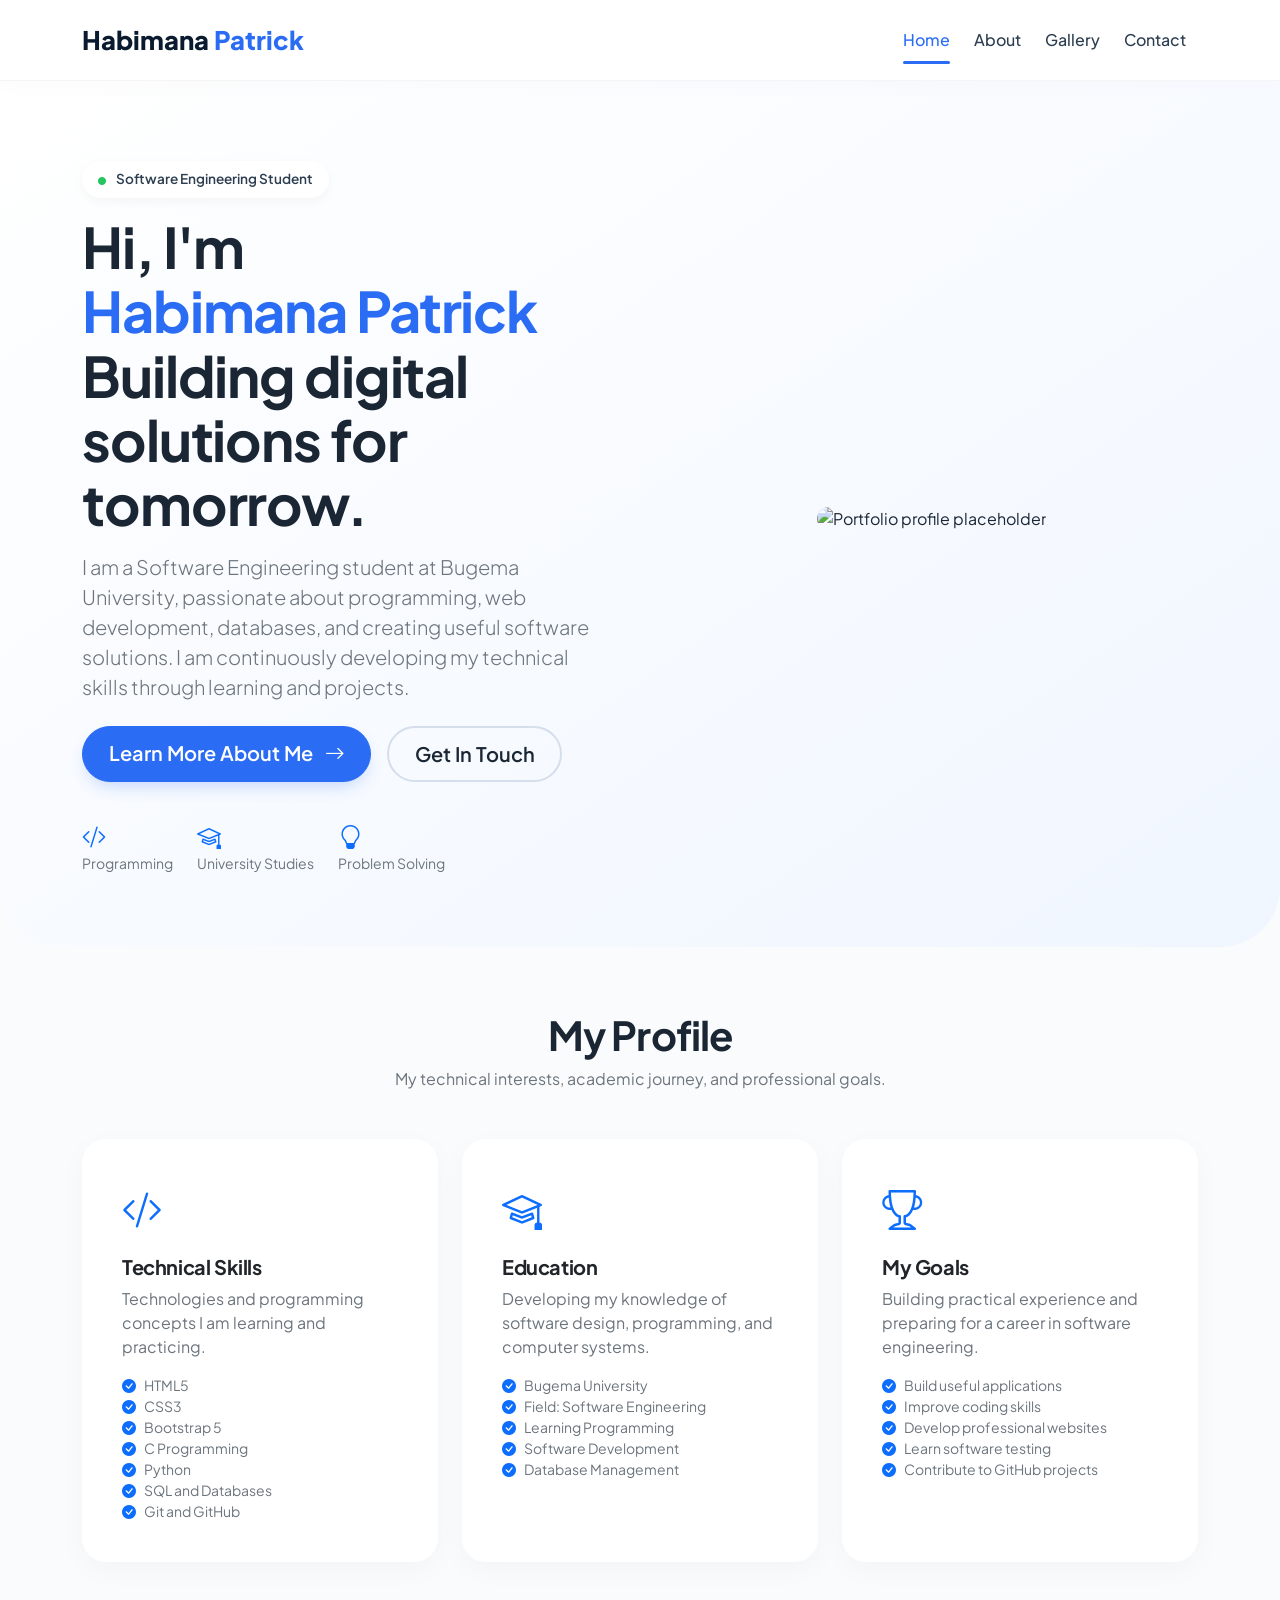
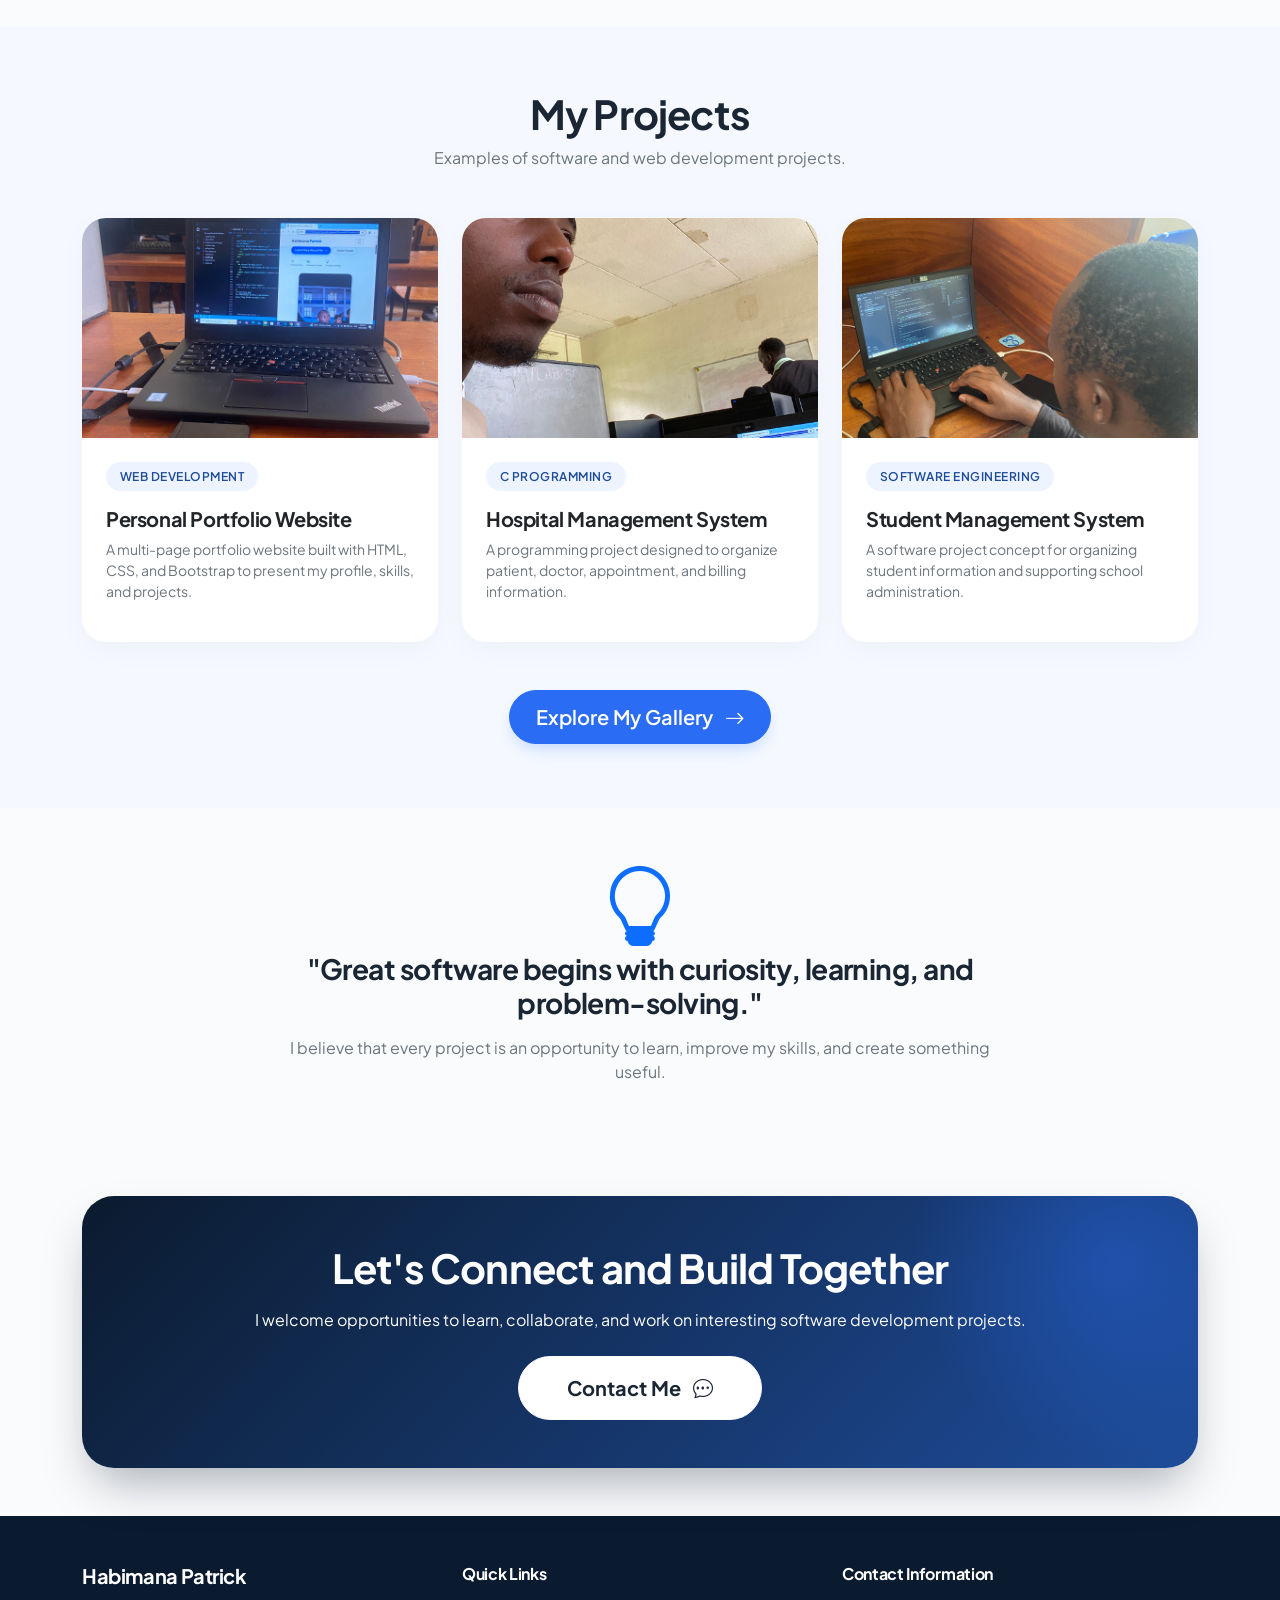
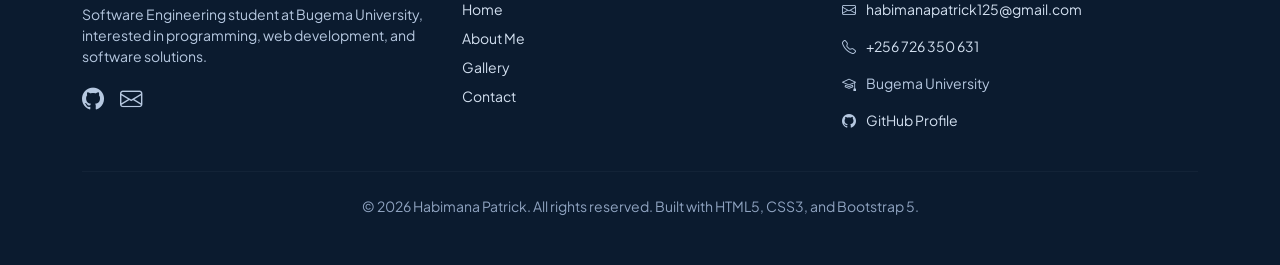
==== commit 6f61926f: "Update index.html" ====
--- a/index.html
+++ b/index.html
@@ -108,7 +108,7 @@
       <div class="col-lg-6 text-center">
         <!-- Replace this image with your own photo if available -->
         <img
-          src="https://images.unsplash.com/photo-1534528741775-53994a69daeb?w=800&auto=format&fit=crop&q=80"
+          src="profile.jpg"
           alt="Portfolio profile placeholder"
           class="img-fluid-rounded w-75">
       </div>
@@ -221,7 +221,7 @@
       <div class="col-md-6 col-lg-4">
         <div class="card project-card h-100 overflow-hidden">
           <img
-            src="https://images.unsplash.com/photo-1551288049-bebda4e38f71?w=600&auto=format&fit=crop&q=80"
+            src="IMG_0081.JPG"
             alt="Dashboard project">
 
           <div class="card-body p-4">
@@ -239,7 +239,7 @@
       <div class="col-md-6 col-lg-4">
         <div class="card project-card h-100 overflow-hidden">
           <img
-            src="https://images.unsplash.com/photo-1467232004584-a241de8bcf5d?w=600&auto=format&fit=crop&q=80"
+            src="IMG_0084.JPG"
             alt="Web design project">
 
           <div class="card-body p-4">
@@ -257,7 +257,7 @@
       <div class="col-md-6 col-lg-4">
         <div class="card project-card h-100 overflow-hidden">
           <img
-            src="https://images.unsplash.com/photo-1517245386807-bb43f82c33c4?w=600&auto=format&fit=crop&q=80"
+            src="IMG_0050.JPG"
             alt="Student software project">
 
           <div class="card-body p-4">
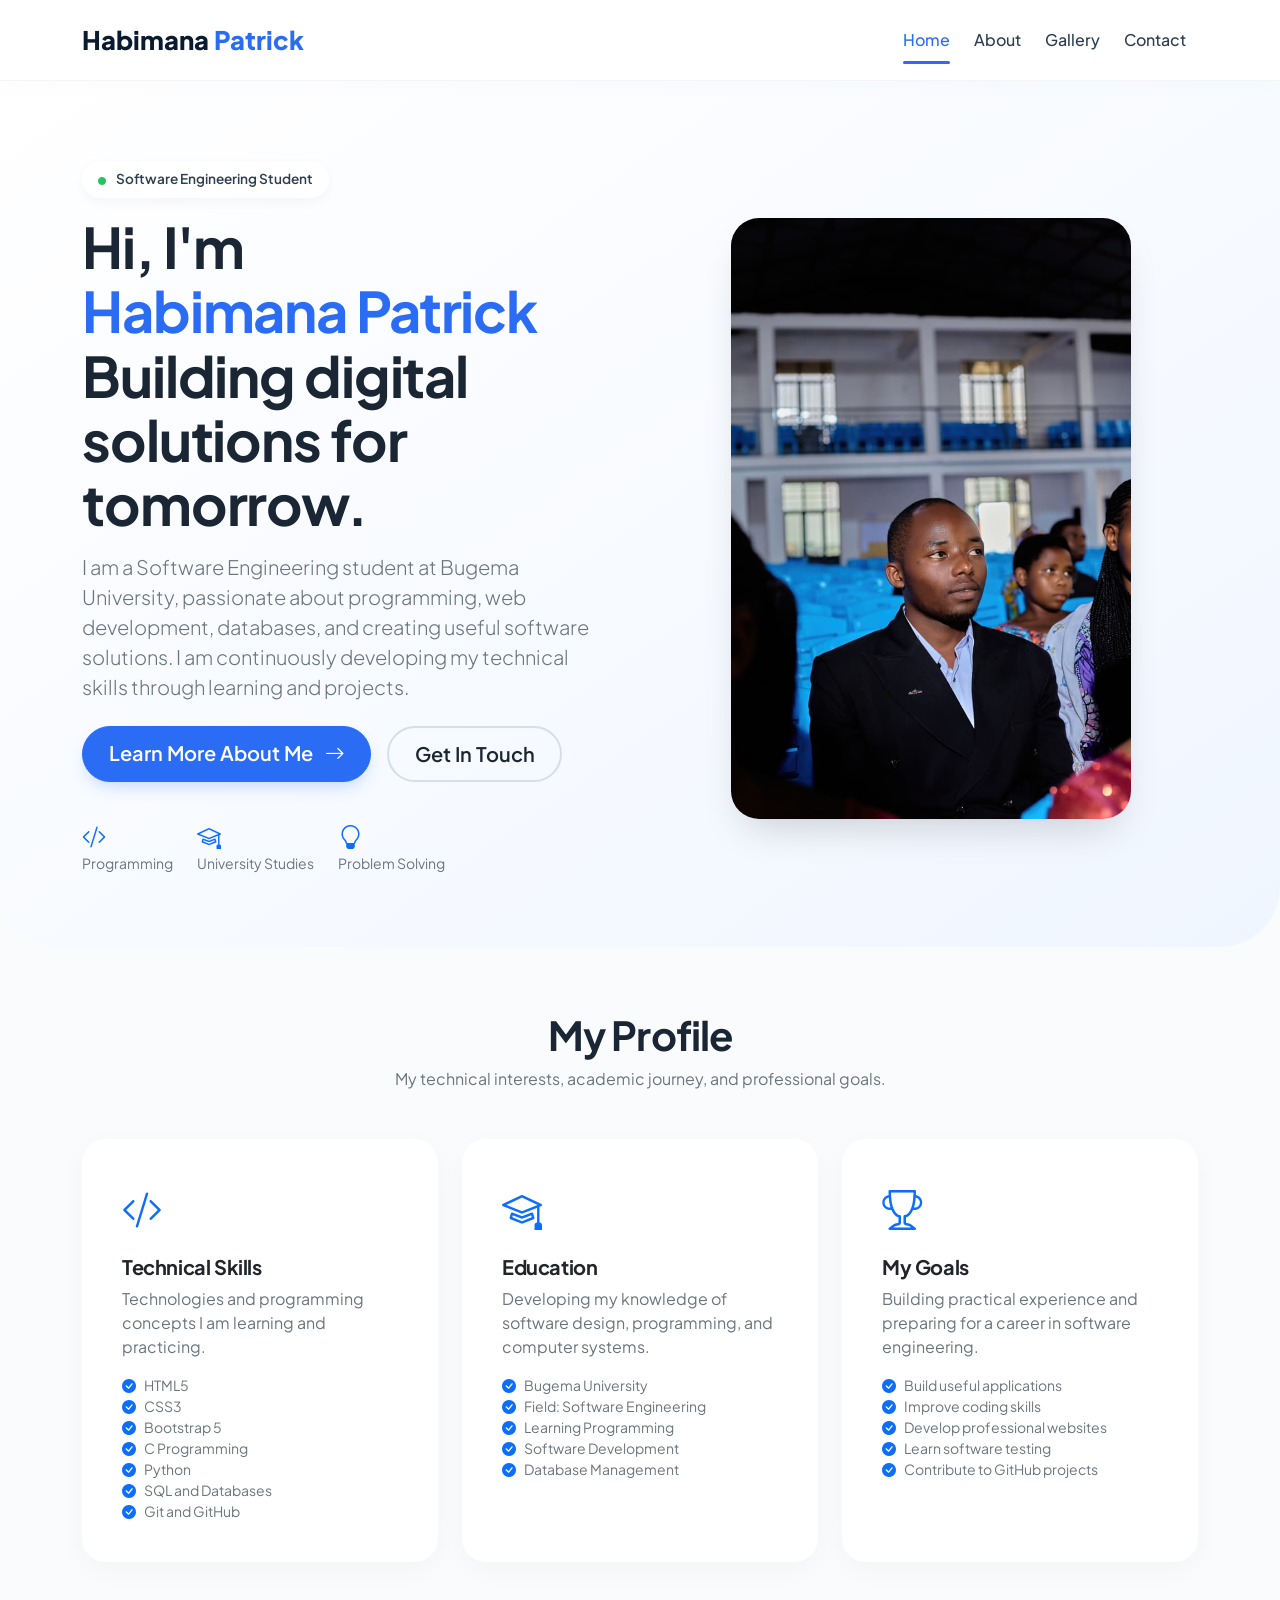
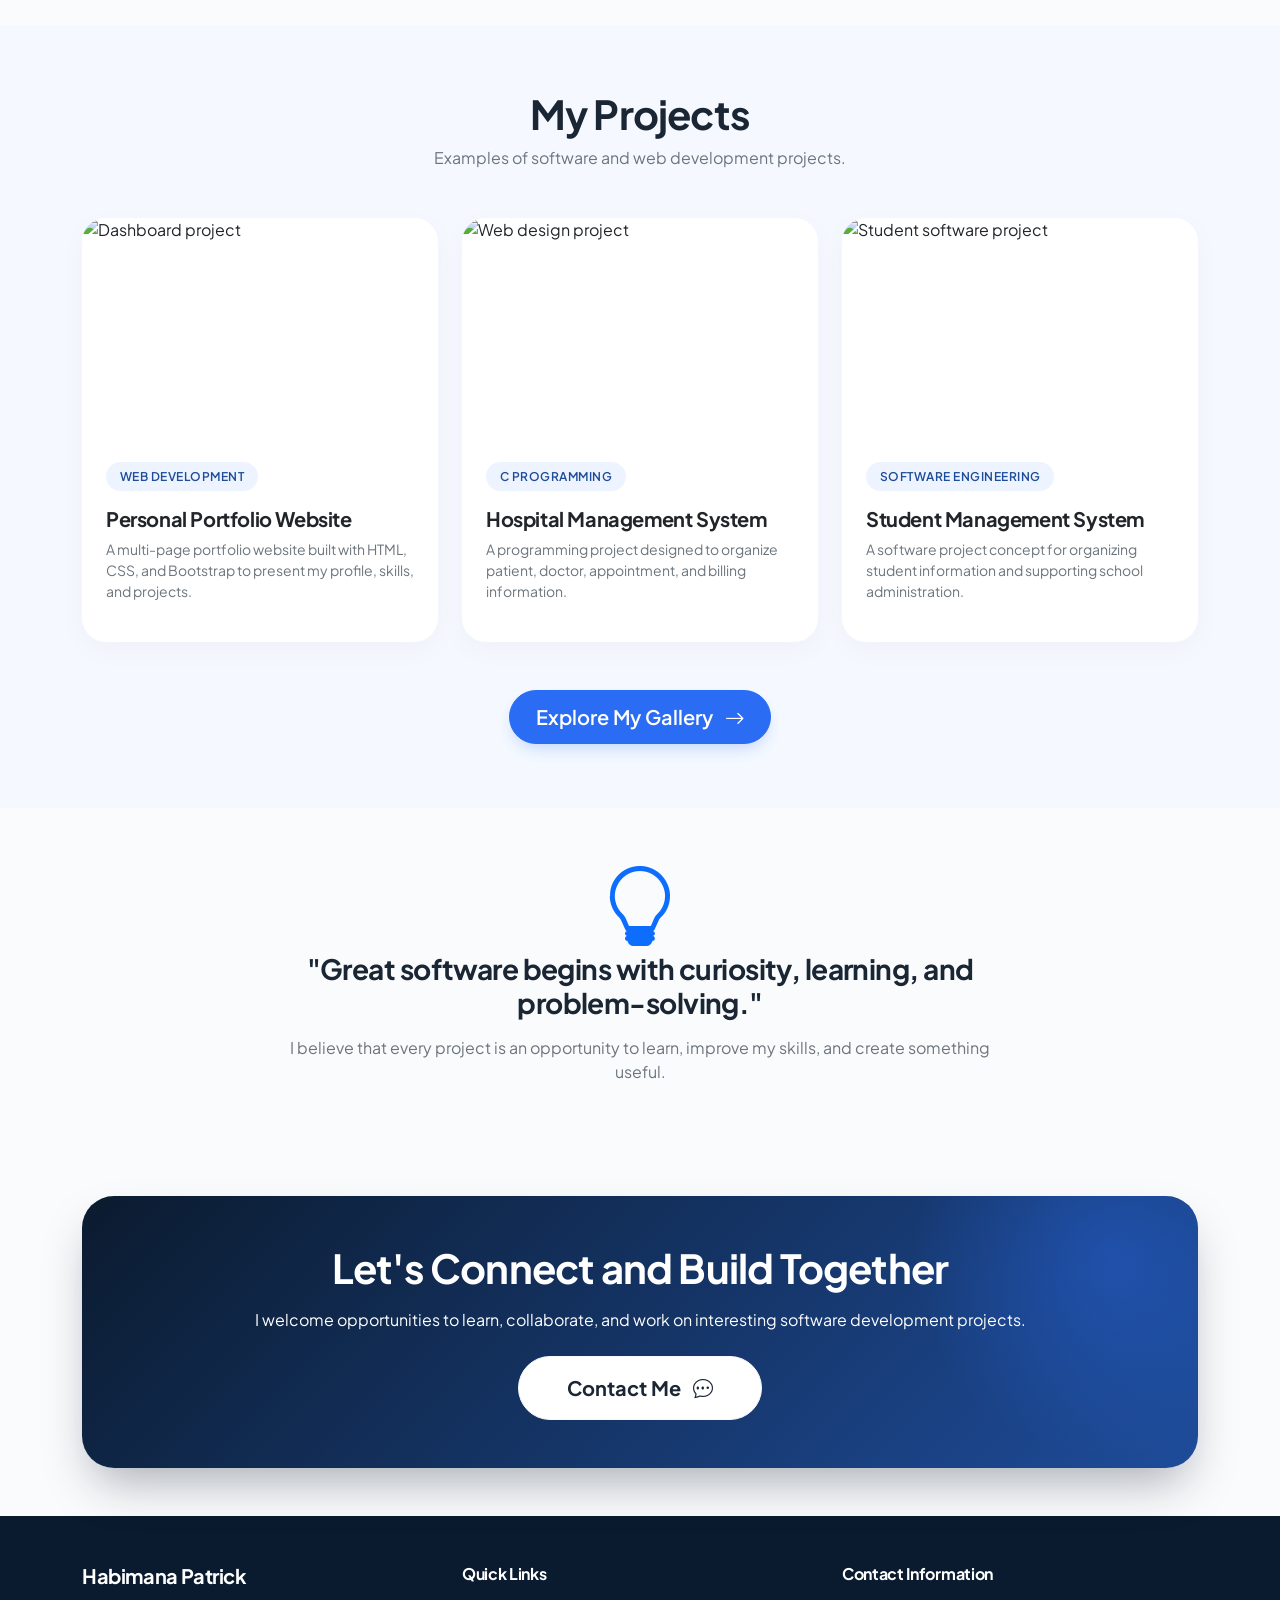
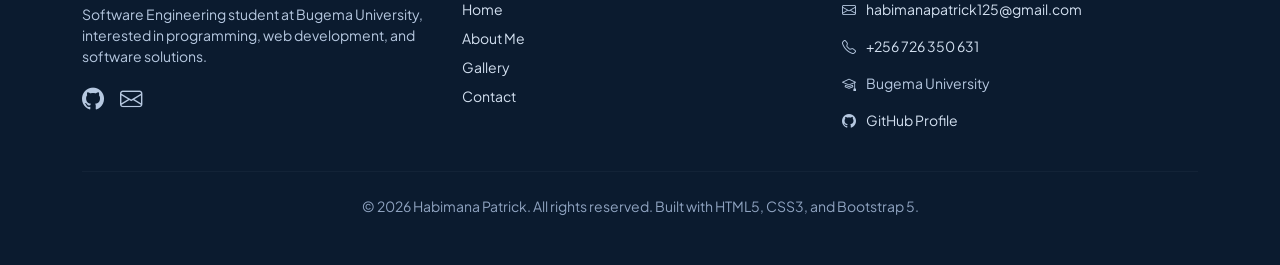
==== commit 93d70cfd: "Update index.html" ====
--- a/index.html
+++ b/index.html
@@ -221,7 +221,7 @@
       <div class="col-md-6 col-lg-4">
         <div class="card project-card h-100 overflow-hidden">
           <img
-            src="IMG_0081.JPG"
+            src="person Portfolio.png"
             alt="Dashboard project">
 
           <div class="card-body p-4">
@@ -239,7 +239,7 @@
       <div class="col-md-6 col-lg-4">
         <div class="card project-card h-100 overflow-hidden">
           <img
-            src="IMG_0084.JPG"
+            src="my projects.png"
             alt="Web design project">
 
           <div class="card-body p-4">
@@ -257,7 +257,7 @@
       <div class="col-md-6 col-lg-4">
         <div class="card project-card h-100 overflow-hidden">
           <img
-            src="IMG_0050.JPG"
+            src="My projects..jpg"
             alt="Student software project">
 
           <div class="card-body p-4">
